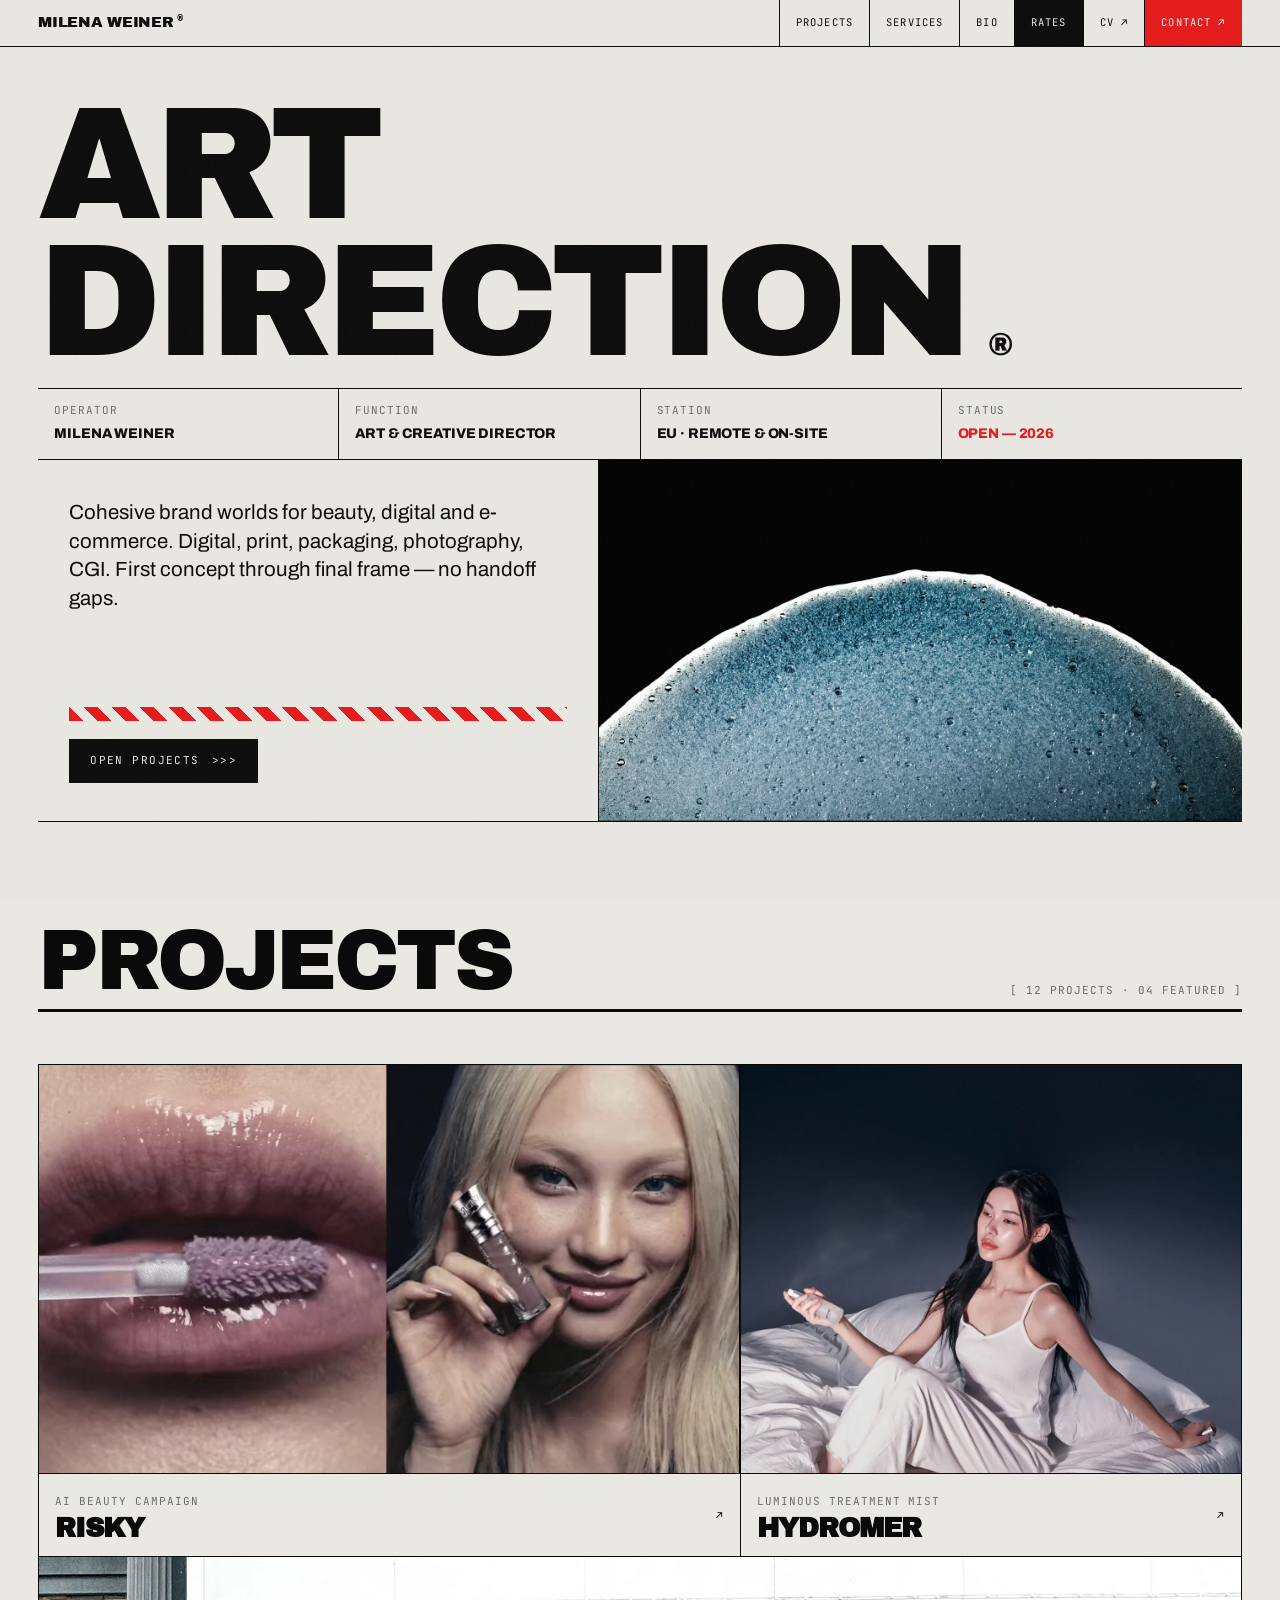
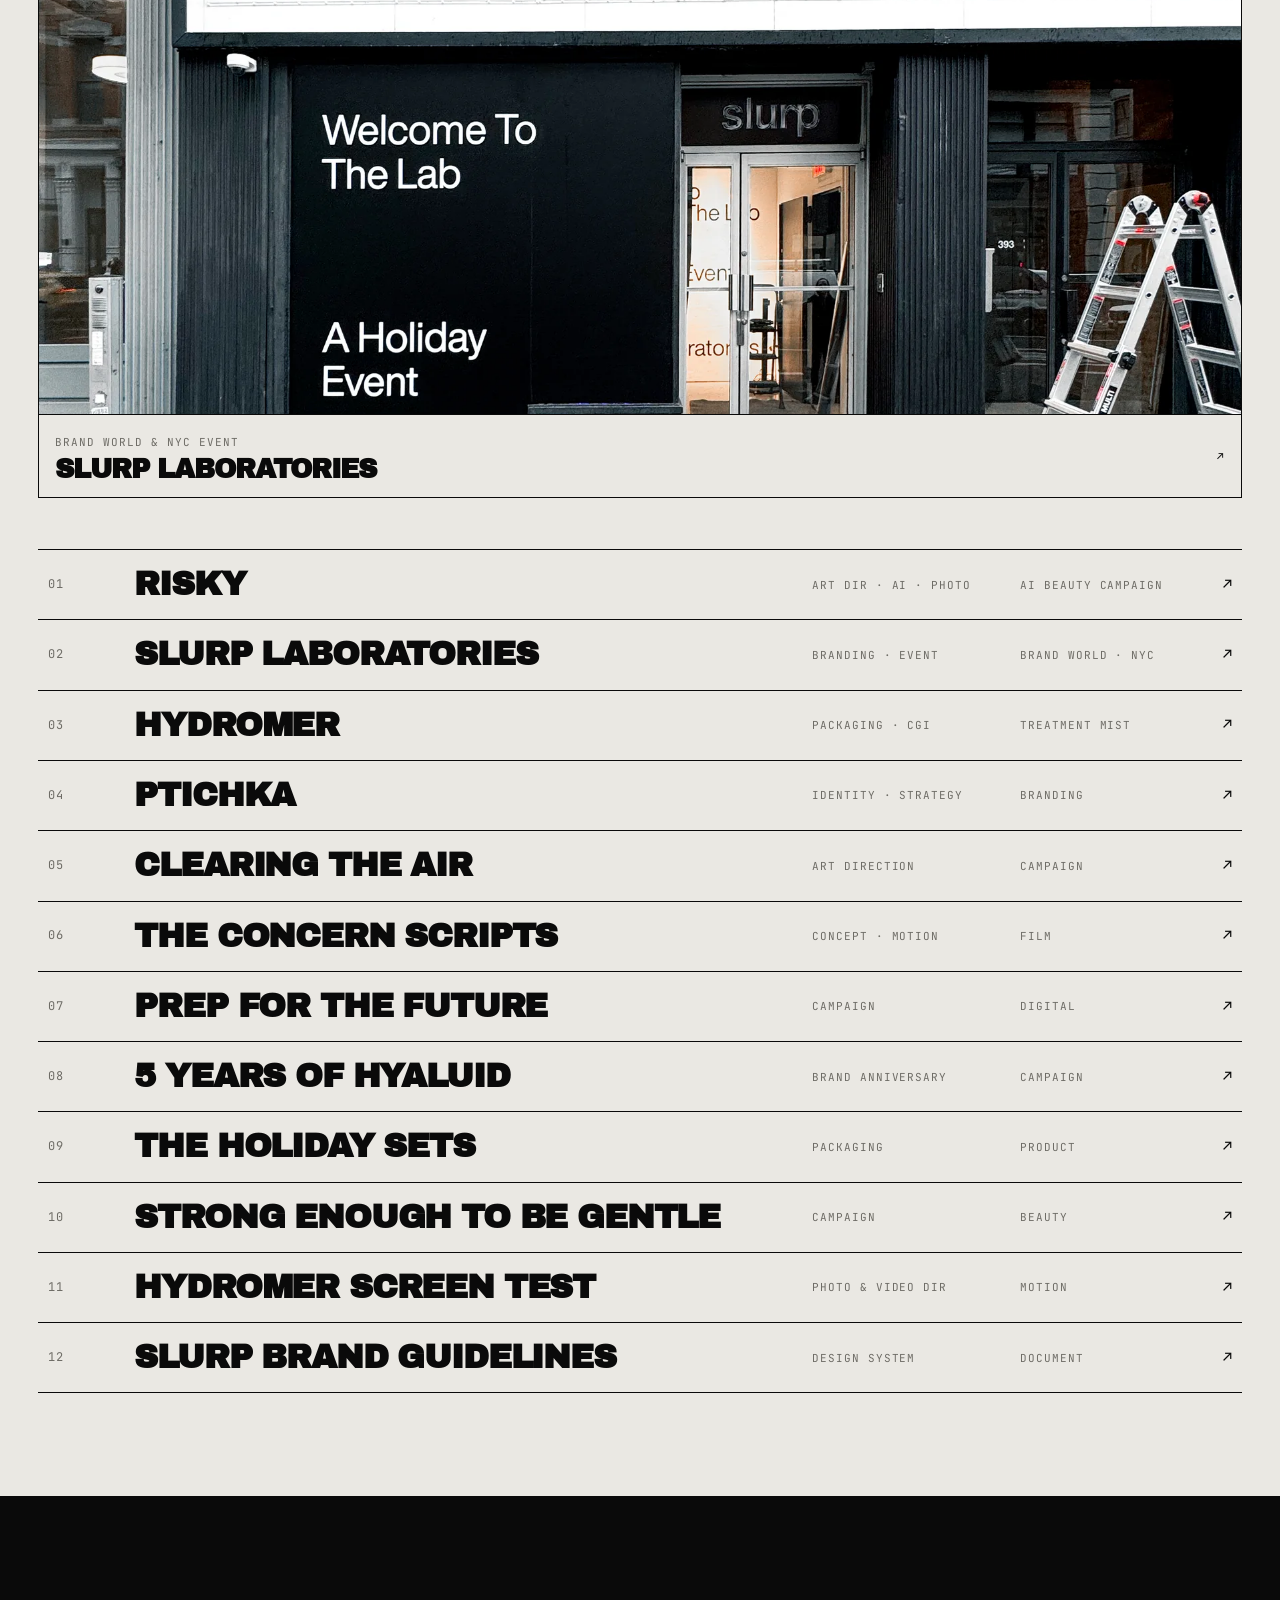
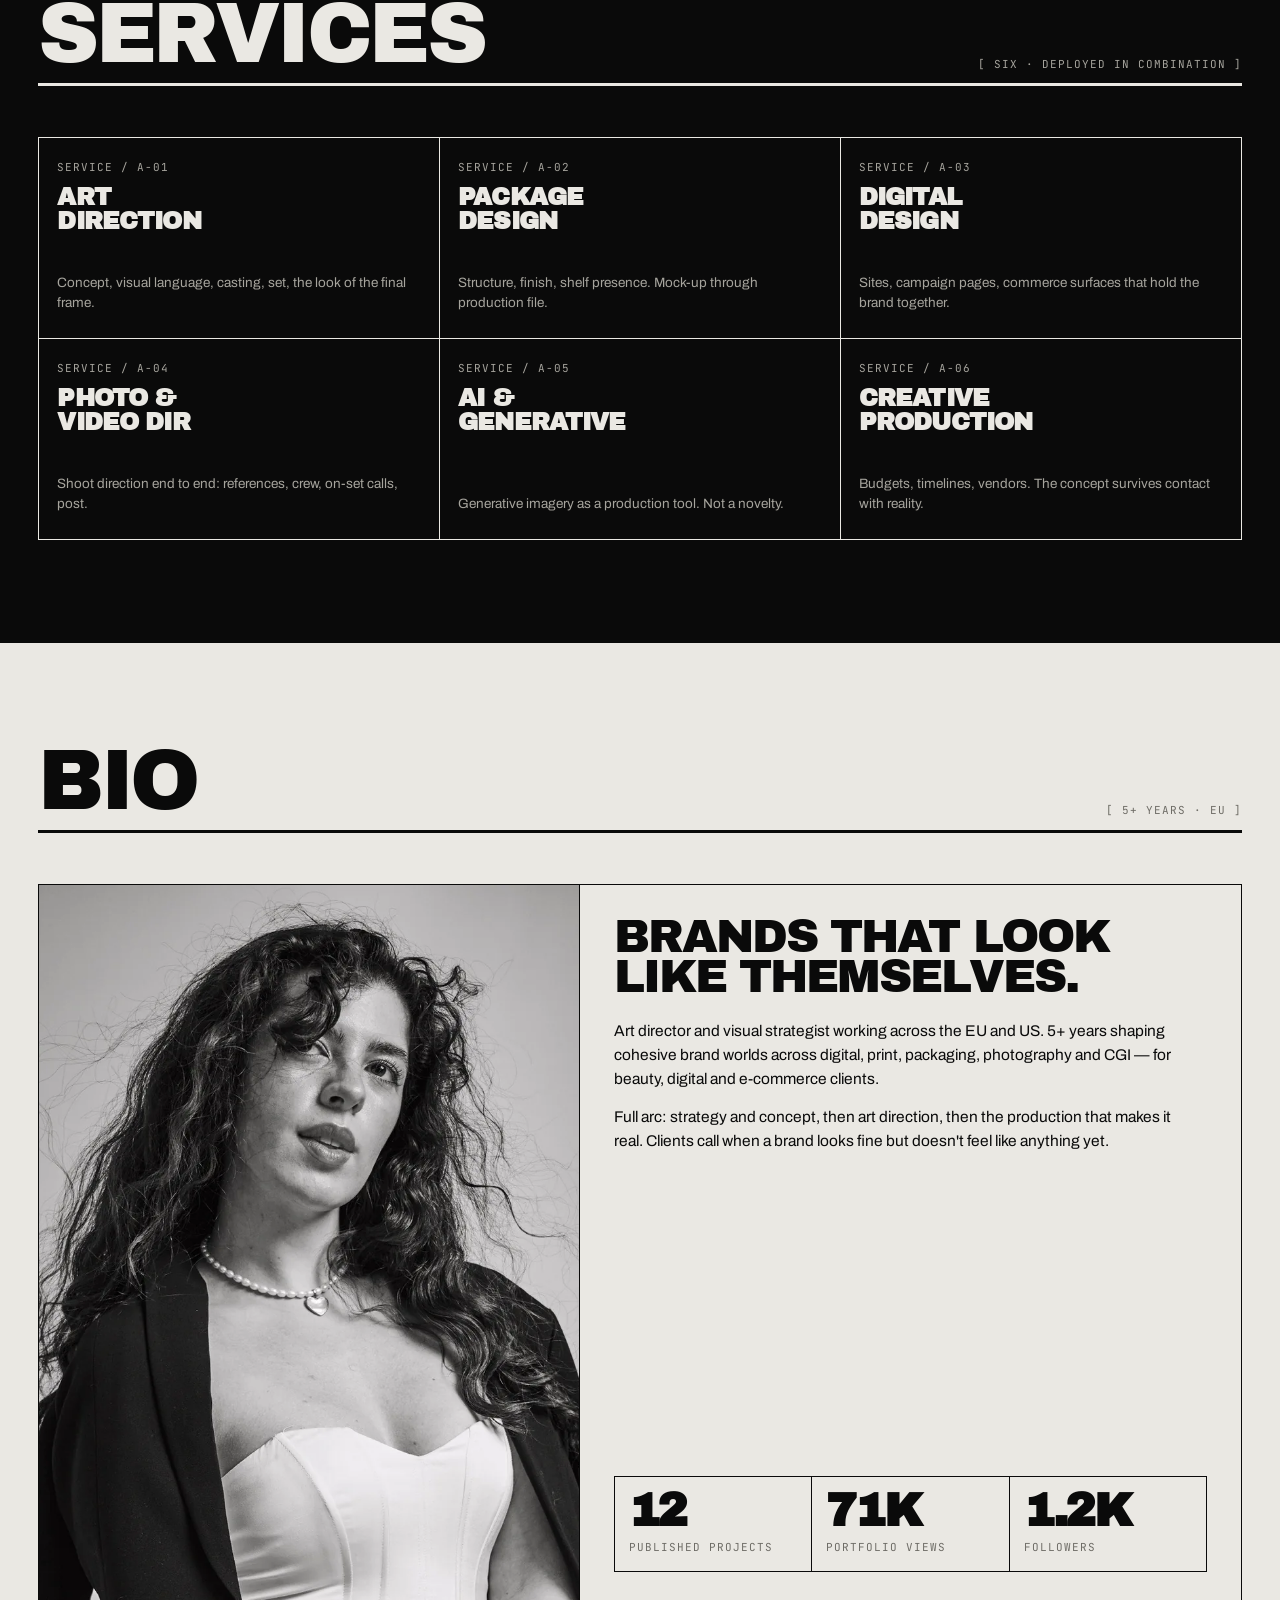
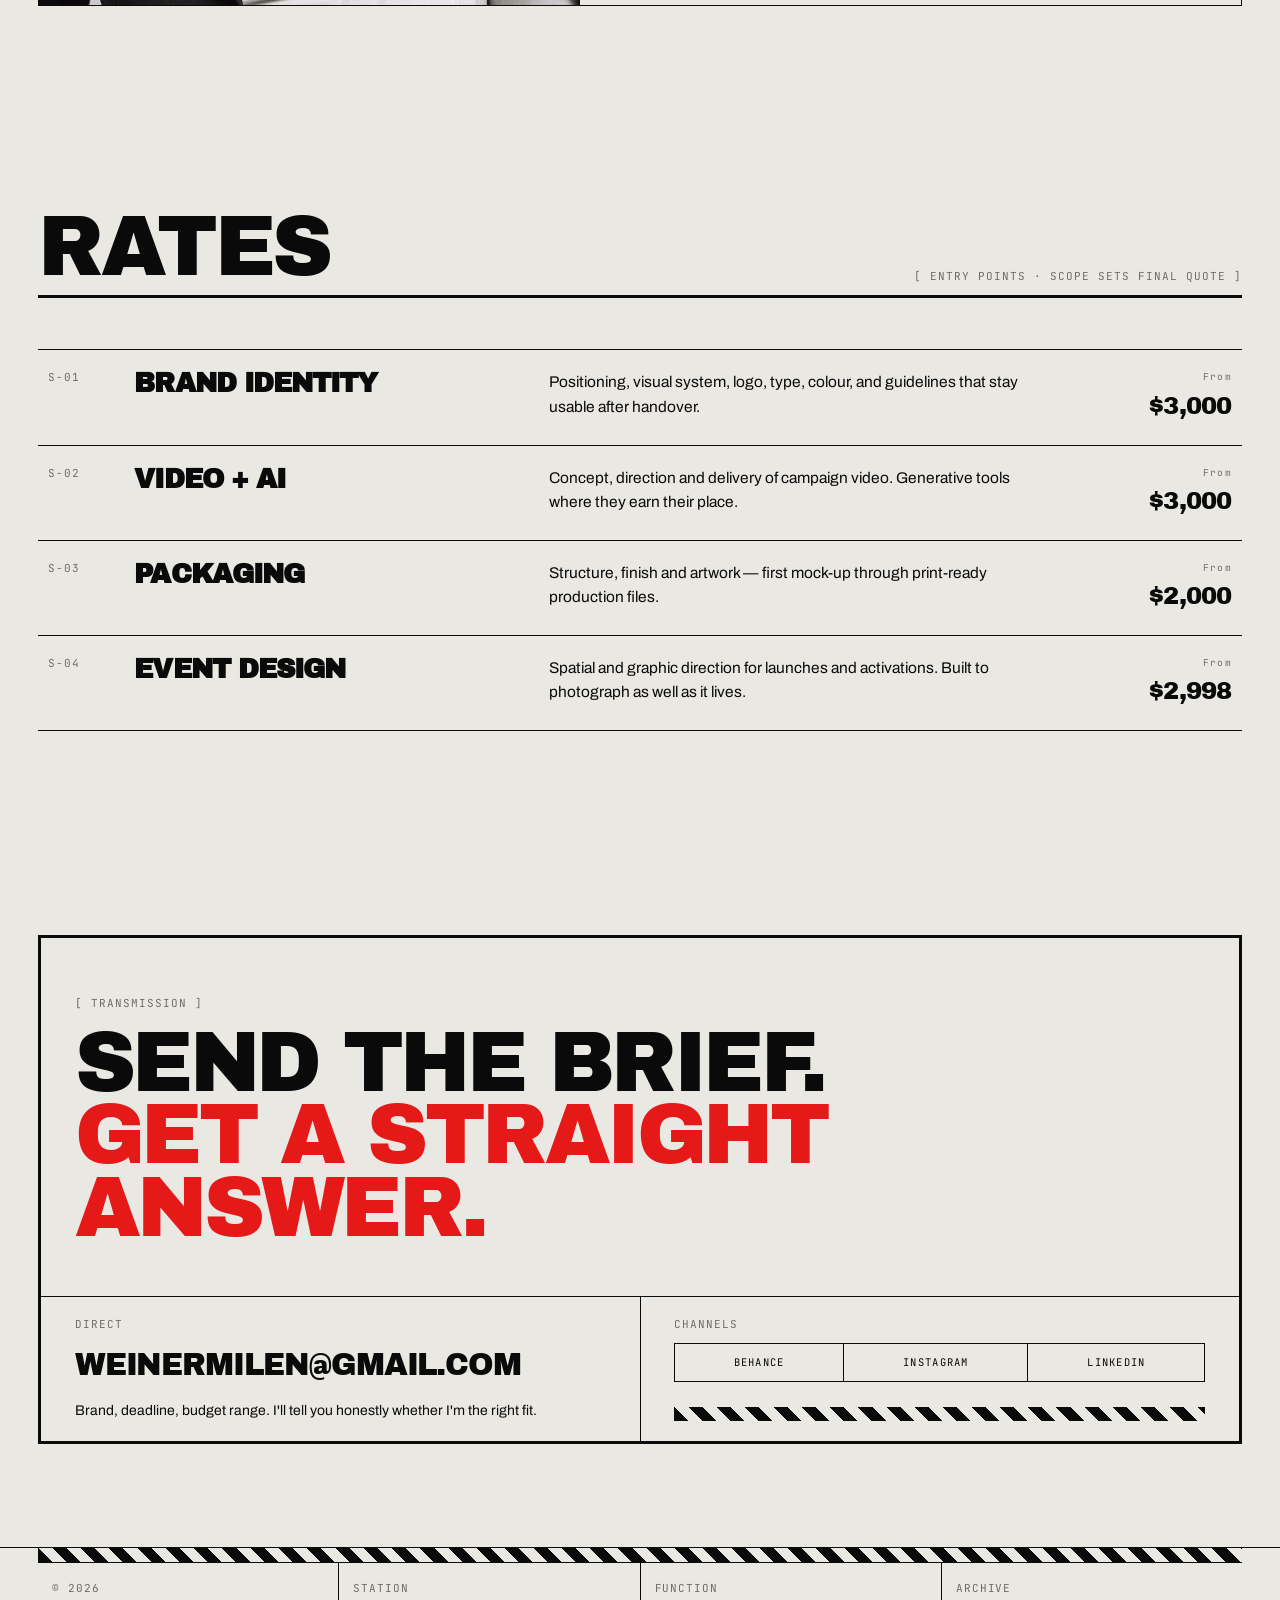
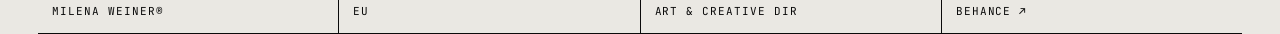
==== index.html @ 96ca558e "Add files via upload" ====
<!doctype html>
<html lang="en">
<head>
<meta charset="utf-8">
<meta name="viewport" content="width=device-width, initial-scale=1">
<title>Milena Weiner — Art &amp; Creative Director</title>
<meta name="description" content="Art director and visual strategist working across the EU and US. Brand worlds for beauty, digital and e-commerce: art direction, packaging, photo, CGI.">
<meta name="author" content="Milena Weiner">
<meta name="theme-color" content="#EAE8E3">
<link rel="canonical" href="https://milenasharifova.github.io/">

<meta property="og:type" content="website">
<meta property="og:url" content="https://milenasharifova.github.io/">
<meta property="og:title" content="Milena Weiner — Art &amp; Creative Director">
<meta property="og:description" content="Art director and visual strategist working across the EU and US. Brand worlds for beauty, digital and e-commerce: art direction, packaging, photo, CGI.">
<meta property="og:locale" content="en_GB">
<meta property="og:image" content="https://milenasharifova.github.io/og-image.jpg">
<meta property="og:image:width" content="1200">
<meta property="og:image:height" content="630">

<meta name="twitter:card" content="summary_large_image">
<meta name="twitter:title" content="Milena Weiner — Art &amp; Creative Director">
<meta name="twitter:description" content="Art director and visual strategist working across the EU and US. Brand worlds for beauty, digital and e-commerce: art direction, packaging, photo, CGI.">
<meta name="twitter:image" content="https://milenasharifova.github.io/og-image.jpg">

<link rel="icon" href="favicon.svg" type="image/svg+xml">
<link rel="preconnect" href="https://fonts.googleapis.com">
<link rel="preconnect" href="https://fonts.gstatic.com" crossorigin>
<link rel="stylesheet" href="https://fonts.googleapis.com/css2?family=Archivo:wght@400;600;800;900&family=Archivo+Black&family=JetBrains+Mono:wght@400;500;700&display=swap">
<link rel="stylesheet" href="styles.css">

<script type="application/ld+json">
{
  "@context": "https://schema.org",
  "@type": "Person",
  "name": "Milena Weiner",
  "jobTitle": "Art & Creative Director",
  "email": "mailto:weinermilen@gmail.com",
  "url": "https://milenasharifova.github.io/",
  "image": "https://milenasharifova.github.io/images/portrait.webp",
  "description": "Art director and visual strategist working across the EU and US, shaping brand worlds across digital, print, packaging, photography and CGI.",
  "knowsAbout": [
    "Art direction",
    "Packaging design",
    "Digital design",
    "Photo and video direction",
    "Generative imagery",
    "Creative production"
  ],
  "sameAs": [
    "https://www.behance.net/MilenaSharee9d",
    "https://www.instagram.com/weiner.va/",
    "https://www.linkedin.com/in/milena-weiner-60384a1a3/"
  ]
}
</script>
</head>
<body>
<div class="noise" aria-hidden="true"></div>

<a class="skip" href="#main">Skip to content</a>

<!-- ============================ TOPBAR ============================ -->
<header class="topbar">
  <div class="topbar-in">
    <a class="mark" href="index.html">Milena Weiner<sup>®</sup></a>
    <nav class="navset" aria-label="Sections">
      <a href="#work">Projects</a>
      <a href="#disciplines">Services</a>
      <a href="#about">Bio</a>
      <a href="#services">Rates</a>
      <a href="https://drive.google.com/file/d/1ZHvVQ1WQq3dRfctxnfuFkj0ukeLolPwN/view?usp=sharing" target="_blank" rel="noopener">CV ↗</a>
      <a class="hot" href="mailto:weinermilen@gmail.com?subject=Project%20enquiry">Contact ↗</a>
    </nav>
    <button class="burger" id="burger" aria-expanded="false">Menu</button>
  </div>
</header>
<div class="menu" id="menu">
  <a href="#work">Projects</a>
  <a href="#disciplines">Services</a>
  <a href="#about">Bio</a>
  <a href="#services">Rates</a>
  <a href="https://drive.google.com/file/d/1ZHvVQ1WQq3dRfctxnfuFkj0ukeLolPwN/view?usp=sharing" target="_blank" rel="noopener">CV</a>
  <a href="mailto:weinermilen@gmail.com?subject=Project%20enquiry">Contact</a>
</div>

<a class="skip" href="#main">Skip to content</a>

<main id="main">


  <div class="hero rail">
    <div class="hero-title">
      <h1 class="macro t-hero rv"><span class="vh">Milena Weiner — </span>
        Art<br>
        <span class="line2">Direction<span class="reg">®</span></span>
      </h1>
    </div>

    <div class="spec rv" data-d="1">
      <div>
        <span class="mono dim">Operator</span>
        <strong>Milena Weiner</strong>
      </div>
      <div>
        <span class="mono dim">Function</span>
        <strong>Art &amp; Creative Director</strong>
      </div>
      <div>
        <span class="mono dim">Station</span>
        <strong>EU · Remote &amp; on-site</strong>
      </div>
      <div>
        <span class="mono dim">Status</span>
        <strong class="red">Open — 2026</strong>
      </div>
    </div>

    <div class="hero-body rv" data-d="1">
      <div class="hero-statement">
        <p class="copy" style="font-size: clamp(17px, 1.6vw, 22px); line-height: 1.4;">
          Cohesive brand worlds for beauty, digital and e-commerce.
          Digital, print, packaging, photography, CGI. First concept
          through final frame — no handoff gaps.
        </p>

        <div>
          <div class="stripes red" style="margin-bottom: 18px;"></div>
          <a class="cta" href="#work">Open projects <span>&gt;&gt;&gt;</span></a>
        </div>
      </div>

      <div class="plate hero-plate shot">
        <img src="images/hero-foam.webp" width="1800" height="858" alt="Macro photograph of a blue mineral foam dome against black" fetchpriority="high" decoding="async">
        <span class="plate-corner">FIG. 00</span>
      </div>
    </div>
  </div>

  <!-- ---------------------- WORK ---------------------- -->
  <section id="work" class="rail">
    <div class="sec-head rv">
      <h2 class="macro t-xl">Projects</h2>
      <span class="mono dim">[ 12 Projects · 04 Featured ]</span>
    </div>

    <div class="features rv">

      <a class="feature w7" href="risky.html">
        <div class="plate">
          <video poster="media/risky-gloss-poster.webp" autoplay muted loop playsinline preload="metadata" aria-label="RISKY campaign loop: lip gloss applied in close-up"><source src="media/risky-gloss.mp4" type="video/mp4"><source src="media/risky-gloss.webm" type="video/webm"></video>
          <span class="plate-corner">FIG. 01</span>
        </div>
        <div class="feature-foot">
          <div>
            <span class="mono dim">AI Beauty Campaign</span>
            <h3>Risky</h3>
          </div>
          <span class="mono">↗</span>
        </div>
      </a>

      <a class="feature w5" href="hydromer.html">
        <div class="plate">
          <img src="images/hydromer-bed.webp" width="1200" height="1500" class="pos-top" alt="Model in white on white bedding spraying Hydromer treatment mist" loading="lazy" decoding="async">
          <span class="plate-corner">FIG. 02</span>
        </div>
        <div class="feature-foot">
          <div>
            <span class="mono dim">Luminous Treatment Mist</span>
            <h3>Hydromer</h3>
          </div>
          <span class="mono">↗</span>
        </div>
      </a>

      <a class="feature w12" href="slurp.html">
        <div class="plate">
          <img src="images/slurp-storefront.webp" width="1800" height="1273" alt="Slurp Laboratories storefront in New York with the Welcome To The Lab holiday window" loading="lazy" decoding="async">
          <span class="plate-corner">FIG. 03</span>
        </div>
        <div class="feature-foot">
          <div>
            <span class="mono dim">Brand world &amp; NYC event</span>
            <h3>Slurp Laboratories</h3>
          </div>
          <span class="mono">↗</span>
        </div>
      </a>

    </div>

    <div class="idx rv">
      <a class="idx-row" href="risky.html">
        <span class="num">01</span>
        <h3>Risky</h3>
        <span class="mono dim disc-col">Art dir · AI · Photo</span>
        <span class="mono dim yr">AI Beauty Campaign</span>
        <span class="go">↗</span>
      </a>
      <a class="idx-row" href="slurp.html">
        <span class="num">02</span>
        <h3>Slurp Laboratories</h3>
        <span class="mono dim disc-col">Branding · Event</span>
        <span class="mono dim yr">Brand world · NYC</span>
        <span class="go">↗</span>
      </a>
      <a class="idx-row" href="hydromer.html">
        <span class="num">03</span>
        <h3>Hydromer</h3>
        <span class="mono dim disc-col">Packaging · CGI</span>
        <span class="mono dim yr">Treatment Mist</span>
        <span class="go">↗</span>
      </a>
      <a class="idx-row" href="https://www.behance.net/gallery/194399441/Branding-Project-Ptichka" target="_blank" rel="noopener">
        <span class="num">04</span>
        <h3>Ptichka</h3>
        <span class="mono dim disc-col">Identity · Strategy</span>
        <span class="mono dim yr">Branding</span>
        <span class="go">↗</span>
      </a>
      <a class="idx-row" href="https://www.behance.net/gallery/243158075/Clearing-The-Air" target="_blank" rel="noopener">
        <span class="num">05</span>
        <h3>Clearing The Air</h3>
        <span class="mono dim disc-col">Art direction</span>
        <span class="mono dim yr">Campaign</span>
        <span class="go">↗</span>
      </a>
      <a class="idx-row" href="https://www.behance.net/gallery/217282407/The-Concern-Scripts" target="_blank" rel="noopener">
        <span class="num">06</span>
        <h3>The Concern Scripts</h3>
        <span class="mono dim disc-col">Concept · Motion</span>
        <span class="mono dim yr">Film</span>
        <span class="go">↗</span>
      </a>
      <a class="idx-row" href="https://www.behance.net/gallery/242629617/Prep-for-the-Future" target="_blank" rel="noopener">
        <span class="num">07</span>
        <h3>Prep for the Future</h3>
        <span class="mono dim disc-col">Campaign</span>
        <span class="mono dim yr">Digital</span>
        <span class="go">↗</span>
      </a>
      <a class="idx-row" href="https://www.behance.net/gallery/232205641/5-Years-of-Hyaluid" target="_blank" rel="noopener">
        <span class="num">08</span>
        <h3>5 Years of Hyaluid</h3>
        <span class="mono dim disc-col">Brand anniversary</span>
        <span class="mono dim yr">Campaign</span>
        <span class="go">↗</span>
      </a>
      <a class="idx-row" href="https://www.behance.net/gallery/217569827/The-Holiday-Sets" target="_blank" rel="noopener">
        <span class="num">09</span>
        <h3>The Holiday Sets</h3>
        <span class="mono dim disc-col">Packaging</span>
        <span class="mono dim yr">Product</span>
        <span class="go">↗</span>
      </a>
      <a class="idx-row" href="https://www.behance.net/gallery/217195129/Strong-enough-to-be-gentle" target="_blank" rel="noopener">
        <span class="num">10</span>
        <h3>Strong Enough To Be Gentle</h3>
        <span class="mono dim disc-col">Campaign</span>
        <span class="mono dim yr">Beauty</span>
        <span class="go">↗</span>
      </a>
      <a class="idx-row" href="https://www.behance.net/gallery/232205591/Hydromer-Screen-Test" target="_blank" rel="noopener">
        <span class="num">11</span>
        <h3>Hydromer Screen Test</h3>
        <span class="mono dim disc-col">Photo &amp; video dir</span>
        <span class="mono dim yr">Motion</span>
        <span class="go">↗</span>
      </a>
      <a class="idx-row" href="https://www.behance.net/gallery/213859829/Slurp-Laboratories-Brand-Guidelines" target="_blank" rel="noopener">
        <span class="num">12</span>
        <h3>Slurp Brand Guidelines</h3>
        <span class="mono dim disc-col">Design system</span>
        <span class="mono dim yr">Document</span>
        <span class="go">↗</span>
      </a>
    </div>
  </section>

  <!-- ---------------------- DISCIPLINES ---------------------- -->
  <section id="disciplines" class="disc-band">
    <div class="rail">
      <div class="sec-head rv">
        <h2 class="macro t-xl">Services</h2>
        <span class="mono dim">[ Six · Deployed In Combination ]</span>
      </div>

      <div class="disc-grid rv">
        <div class="disc">
          <span class="mono dim">Service / A-01</span>
          <h3>Art<br>Direction</h3>
          <p>Concept, visual language, casting, set, the look of the final frame.</p>
        </div>
        <div class="disc">
          <span class="mono dim">Service / A-02</span>
          <h3>Package<br>Design</h3>
          <p>Structure, finish, shelf presence. Mock-up through production file.</p>
        </div>
        <div class="disc">
          <span class="mono dim">Service / A-03</span>
          <h3>Digital<br>Design</h3>
          <p>Sites, campaign pages, commerce surfaces that hold the brand together.</p>
        </div>
        <div class="disc">
          <span class="mono dim">Service / A-04</span>
          <h3>Photo &amp;<br>Video Dir</h3>
          <p>Shoot direction end to end: references, crew, on-set calls, post.</p>
        </div>
        <div class="disc">
          <span class="mono dim">Service / A-05</span>
          <h3>AI &amp;<br>Generative</h3>
          <p>Generative imagery as a production tool. Not a novelty.</p>
        </div>
        <div class="disc">
          <span class="mono dim">Service / A-06</span>
          <h3>Creative<br>Production</h3>
          <p>Budgets, timelines, vendors. The concept survives contact with reality.</p>
        </div>
      </div>
    </div>
  </section>

  <!-- ---------------------- ABOUT ---------------------- -->
  <section id="about" class="rail">
    <div class="sec-head rv">
      <h2 class="macro t-xl">Bio</h2>
      <span class="mono dim">[ 5+ Years · EU ]</span>
    </div>

    <div class="about rv">
      <div class="plate about-plate">
        <img src="images/portrait.webp" width="1100" height="1100" alt="Black-and-white portrait of Milena Weiner" loading="lazy" decoding="async">
        <span class="plate-corner">FIG. 00</span>
      </div>

      <div class="about-text">
        <h3 class="macro t-lg">Brands that look<br>like themselves.</h3>

        <div>
          <p class="copy">
            Art director and visual strategist working across the EU and US. 5+ years shaping cohesive
            brand worlds across digital, print, packaging, photography and CGI — for beauty, digital
            and e-commerce clients.
          </p>
          <p class="copy">
            Full arc: strategy and concept, then art direction, then the production that makes it real.
            Clients call when a brand looks fine but doesn't feel like anything yet.
          </p>
        </div>

        <div class="figs">
          <div><b>12</b><span class="mono dim">Published projects</span></div>
          <div><b>71K</b><span class="mono dim">Portfolio views</span></div>
          <div><b>1.2K</b><span class="mono dim">Followers</span></div>
        </div>
      </div>
    </div>
  </section>

  <!-- ---------------------- SERVICES ---------------------- -->
  <section id="services" class="rail">
    <div class="sec-head rv">
      <h2 class="macro t-xl">Rates</h2>
      <span class="mono dim">[ Entry Points · Scope Sets Final Quote ]</span>
    </div>

    <div class="svc-table rv">
      <div class="svc-row">
        <span class="mono dim">S-01</span>
        <h3>Brand Identity</h3>
        <p class="copy desc">Positioning, visual system, logo, type, colour, and guidelines that stay usable after handover.</p>
        <div class="price"><small>From</small>$3,000</div>
      </div>
      <div class="svc-row">
        <span class="mono dim">S-02</span>
        <h3>Video + AI</h3>
        <p class="copy desc">Concept, direction and delivery of campaign video. Generative tools where they earn their place.</p>
        <div class="price"><small>From</small>$3,000</div>
      </div>
      <div class="svc-row">
        <span class="mono dim">S-03</span>
        <h3>Packaging</h3>
        <p class="copy desc">Structure, finish and artwork — first mock-up through print-ready production files.</p>
        <div class="price"><small>From</small>$2,000</div>
      </div>
      <div class="svc-row">
        <span class="mono dim">S-04</span>
        <h3>Event Design</h3>
        <p class="copy desc">Spatial and graphic direction for launches and activations. Built to photograph as well as it lives.</p>
        <div class="price"><small>From</small>$2,998</div>
      </div>
    </div>
  </section>

  <!-- ---------------------- CONTACT ---------------------- -->
  <section id="contact" class="rail">
    <div class="contact-block rv">
      <div class="contact-top">
        <span class="mono dim">[ Transmission ]</span>
        <h2 class="macro t-xl" style="margin-top: 14px;">Send the brief.<br><em>Get a straight answer.</em></h2>
      </div>

      <div class="contact-grid">
        <div>
          <span class="mono dim">Direct</span>
          <!-- TODO: replace with your real email address -->
          <a class="mailto" href="mailto:weinermilen@gmail.com?subject=Project%20enquiry">weinermilen@gmail.com</a>
          <p class="copy" style="font-size: 14px;">Brand, deadline, budget range. I'll tell you honestly whether I'm the right fit.</p>
        </div>
        <div>
          <span class="mono dim">Channels</span>
          <div class="chan">
            <a href="https://www.behance.net/MilenaSharee9d" target="_blank" rel="noopener">Behance</a>
            <a href="https://www.instagram.com/weiner.va/" target="_blank" rel="noopener">Instagram</a>
            <a href="https://www.linkedin.com/in/milena-weiner-60384a1a3/" target="_blank" rel="noopener">LinkedIn</a>
          </div>
          <div class="stripes" style="margin-top: auto;"></div>
        </div>
      </div>
    </div>
  </section>

</div>

<!-- ============================ CASE: RISKY ============================ -->
</main>

<footer>
  <div class="rail">
    <div class="stripes"></div>
  </div>
  <div class="rail">
    <div class="foot-grid">
      <div><span class="mono dim">© 2026</span><br><span class="mono">Milena Weiner®</span></div>
      <div><span class="mono dim">Station</span><br><span class="mono">EU</span></div>
      <div><span class="mono dim">Function</span><br><span class="mono">Art &amp; Creative Dir</span></div>
      <div><span class="mono dim">Archive</span><br><a class="mono" href="https://www.behance.net/MilenaSharee9d" target="_blank" rel="noopener">Behance ↗</a></div>
    </div>
  </div>
</footer>
<script src="script.js" defer></script>
</body>
</html>
---- styles.css ----
/* ==========================================================================
   WEINER — INDUSTRIAL BRUTALIST BUILD
   Archetype: SWISS INDUSTRIAL PRINT (light substrate)
   Substrate: unbleached documentation paper. Ink: carbon. Accent: hazard red.
   No radii. No gradients. No soft shadows. Grid lines are structural.
   ========================================================================== */

:root {
  --paper:   #EAE8E3;
  --paper-2: #F4F4F0;
  --ink:     #0A0A0A;
  --ink-2:   #161614;
  --grey:    #6E6C66;
  --grey-2:  #A6A49D;
  --red:     #E61919;

  --sans: "Archivo", "Helvetica Neue", sans-serif;
  --black: "Archivo Black", "Archivo", "Helvetica Neue", sans-serif;
  --mono: "JetBrains Mono", ui-monospace, "Courier New", monospace;

  --gut: clamp(14px, 3vw, 40px);
  --rail: 1720px;

  --t-hero: clamp(3.2rem, 12.4vw, 12.5rem);
  --t-xl:   clamp(2.4rem, 6.6vw, 6rem);
  --t-lg:   clamp(1.7rem, 3.6vw, 3.2rem);
  --t-md:   clamp(1.25rem, 2.1vw, 1.9rem);
}

* { box-sizing: border-box; border-radius: 0 !important; }

html { scroll-behavior: smooth; }

body {
  margin: 0;
  background: var(--paper);
  color: var(--ink);
  font-family: var(--sans);
  font-weight: 400;
  font-size: 16px;
  line-height: 1.45;
  -webkit-font-smoothing: antialiased;
  overflow-x: hidden;
}

/* mechanical noise — fixed, never on scrolling content */
.noise {
  position: fixed;
  inset: 0;
  z-index: 90;
  pointer-events: none;
  opacity: 0.055;
  background-image: url("data:image/svg+xml;utf8,<svg xmlns='http://www.w3.org/2000/svg' width='160' height='160'><filter id='n'><feTurbulence type='fractalNoise' baseFrequency='0.9' numOctaves='4'/></filter><rect width='160' height='160' filter='url(%23n)'/></svg>");
}

a { color: inherit; text-decoration: none; }

:focus-visible { outline: 3px solid var(--red); outline-offset: 2px; }

::selection { background: var(--red); color: var(--paper-2); }

/* ==========================================================================
   TYPE
   ========================================================================== */

.mono {
  font-family: var(--mono);
  font-weight: 400;
  font-size: 11px;
  letter-spacing: 0.09em;
  text-transform: uppercase;
  line-height: 1.3;
}

.mono-sm { font-size: 10px; letter-spacing: 0.11em; }
.dim { color: var(--grey); }
.red { color: var(--red); }

.macro {
  font-family: var(--black);
  font-weight: 400;
  text-transform: uppercase;
  letter-spacing: -0.042em;
  line-height: 0.86;
  margin: 0;
}

.t-hero { font-size: var(--t-hero); }
.t-xl   { font-size: var(--t-xl); }
.t-lg   { font-size: var(--t-lg); }
.t-md   { font-size: var(--t-md); letter-spacing: -0.03em; }

p { margin: 0; }
.copy { max-width: 62ch; font-size: 15.5px; line-height: 1.55; }
.copy + .copy { margin-top: 14px; }

/* ==========================================================================
   STRUCTURE
   ========================================================================== */

.rail { max-width: var(--rail); margin: 0 auto; padding-inline: var(--gut); }

.rule { height: 1px; background: var(--ink); border: 0; margin: 0; }
.rule-thick { height: 3px; background: var(--ink); border: 0; margin: 0; }
.rule-red { height: 3px; background: var(--red); border: 0; margin: 0; }

.stripes {
  height: 14px;
  background: repeating-linear-gradient(
    45deg,
    var(--ink) 0 10px,
    var(--paper) 10px 20px
  );
}

.stripes.red {
  background: repeating-linear-gradient(
    45deg,
    var(--red) 0 10px,
    var(--paper) 10px 20px
  );
}

section { padding-block: clamp(56px, 8vw, 128px); }

.sec-head {
  display: grid;
  grid-template-columns: 1fr auto;
  gap: 14px 24px;
  align-items: end;
  padding-bottom: 12px;
  border-bottom: 3px solid var(--ink);
  margin-bottom: clamp(28px, 4vw, 56px);
}

/* razor grid — 1px dividers from gap + parent bg */
.hairgrid { display: grid; gap: 1px; background: var(--ink); border: 1px solid var(--ink); }
.hairgrid > * { background: var(--paper); }

/* ==========================================================================
   HEADER
   ========================================================================== */

.topbar {
  position: fixed;
  top: 0; left: 0; right: 0;
  z-index: 80;
  background: var(--paper);
  border-bottom: 1px solid var(--ink);
}

.topbar-in {
  max-width: var(--rail);
  margin: 0 auto;
  padding: 0 var(--gut);
  height: 46px;
  display: flex;
  align-items: center;
  justify-content: space-between;
  gap: 18px;
}

.mark {
  font-family: var(--black);
  font-size: 15px;
  letter-spacing: -0.02em;
  text-transform: uppercase;
  white-space: nowrap;
}

.mark sup { font-size: 8px; vertical-align: super; margin-left: 3px; }

.navset { display: flex; align-items: stretch; gap: 0; height: 46px; }

.navset a {
  display: flex;
  align-items: center;
  padding: 0 16px;
  border-left: 1px solid var(--ink);
  font-family: var(--mono);
  font-size: 10.5px;
  letter-spacing: 0.11em;
  text-transform: uppercase;
  transition: background 90ms linear, color 90ms linear;
}

.navset a:hover { background: var(--ink); color: var(--paper); }
.navset a.hot { background: var(--red); color: var(--paper-2); border-left-color: var(--ink); }
.navset a.hot:hover { background: var(--ink); }

.burger {
  display: none;
  height: 46px;
  padding: 0 14px;
  border: 0;
  border-left: 1px solid var(--ink);
  background: var(--ink);
  color: var(--paper);
  font-family: var(--mono);
  font-size: 10.5px;
  letter-spacing: 0.11em;
  text-transform: uppercase;
  cursor: pointer;
}

.menu {
  position: fixed;
  inset: 46px 0 0;
  z-index: 79;
  background: var(--paper);
  display: none;
  flex-direction: column;
  border-top: 1px solid var(--ink);
}

body.open .menu { display: flex; }

.menu a {
  flex: 1;
  display: flex;
  align-items: center;
  padding: 0 var(--gut);
  border-bottom: 1px solid var(--ink);
  font-family: var(--black);
  font-size: clamp(1.6rem, 8vw, 3rem);
  text-transform: uppercase;
  letter-spacing: -0.04em;
}

.menu a:active { background: var(--red); color: var(--paper-2); }

/* ==========================================================================
   PLATES (image slots — replace with real work)
   ========================================================================== */

.plate {
  position: relative;
  background: #C9C7C1;
  border: 1px solid var(--ink);
  overflow: hidden;
}

/* halftone dot matrix */
.plate::before {
  content: "";
  position: absolute;
  inset: 0;
  background-image: radial-gradient(var(--ink) 1.1px, transparent 1.2px);
  background-size: 7px 7px;
  opacity: 0.34;
  mix-blend-mode: multiply;
}

.plate.dense::before { background-size: 4px 4px; opacity: 0.5; }
.plate.sparse::before { background-size: 11px 11px; opacity: 0.24; }
.plate.dark { background: #4A4844; }
.plate.dark::before { opacity: 0.42; }
.plate.dark .plate-id { background: var(--ink); color: var(--paper-2); border-color: var(--paper-2); }

/* print placeholder cross */
.plate::after {
  content: "";
  position: absolute;
  inset: 0;
  background:
    linear-gradient(to bottom right, transparent calc(50% - 0.5px), rgba(10,10,10,0.28) 50%, transparent calc(50% + 0.5px)),
    linear-gradient(to bottom left,  transparent calc(50% - 0.5px), rgba(10,10,10,0.28) 50%, transparent calc(50% + 0.5px));
}

.plate-id {
  position: absolute;
  left: 0; bottom: 0;
  z-index: 2;
  margin: 8px;
  padding: 4px 8px;
  background: var(--paper);
  border: 1px solid var(--ink);
  font-family: var(--mono);
  font-size: 9.5px;
  letter-spacing: 0.11em;
  text-transform: uppercase;
}

.plate-corner {
  position: absolute;
  top: 0; right: 0;
  z-index: 2;
  padding: 4px 8px;
  background: var(--red);
  color: var(--paper-2);
  font-family: var(--mono);
  font-size: 9.5px;
  letter-spacing: 0.11em;
}

/* FIG. tags hidden by request. The markup stays in place — delete this rule
   to bring the red plate numbers back. */
.plate-corner { display: none; }

/* --------------------------------------------------------------------------
   DROPPING IN A REAL IMAGE

   Put an <img> inside any .plate and the placeholder switches itself off —
   halftone, crop cross and the grey caption all disappear:

     <div class="plate">
       <img src="images/risky-01.jpg" alt="RISKY campaign key visual">
       <span class="plate-corner">FIG. 01</span>
     </div>

   Keep the red FIG. tag if you like it; it stays on top of the photo.
   On older browsers without :has(), add class "shot" to the plate as well.
   -------------------------------------------------------------------------- */

.plate img {
  position: absolute;
  inset: 0;
  z-index: 1;
  width: 100%;
  height: 100%;
  object-fit: cover;
  display: block;
}

.plate.shot { background: var(--ink); }


/* portrait frames dropped into landscape slots: hold the top of the shot */
.plate img.pos-top { object-position: center top; }
.plate.shot::before,
.plate.shot::after,
.plate.shot .plate-id { display: none; }

@supports selector(:has(img)) {
  .plate:has(img) { background: var(--ink); }
  .plate:has(img)::before,
  .plate:has(img)::after,
  .plate:has(img) .plate-id { display: none; }
}

/* ==========================================================================
   HERO
   ========================================================================== */

.hero { padding-top: 46px; }

.hero-title {
  padding-top: clamp(24px, 4vw, 56px);
  padding-bottom: clamp(10px, 1.4vw, 20px);
}

.hero-title h1 { font-size: var(--t-hero); }

.hero-title .line2 { display: flex; align-items: baseline; gap: 0.14em; flex-wrap: wrap; }
.hero-title .reg { font-family: var(--sans); font-weight: 900; font-size: 0.2em; letter-spacing: 0.02em; }

.spec {
  display: grid;
  grid-template-columns: repeat(4, 1fr);
  gap: 1px;
  background: var(--ink);
  border-block: 1px solid var(--ink);
}

.spec > div { background: var(--paper); padding: 14px 16px; display: flex; flex-direction: column; gap: 7px; }
.spec strong { font-family: var(--sans); font-weight: 800; font-size: 14px; letter-spacing: -0.01em; text-transform: uppercase; }

.hero-body {
  display: grid;
  grid-template-columns: minmax(0, 1fr) minmax(0, 1.15fr);
  gap: 1px;
  background: var(--ink);
  border-bottom: 1px solid var(--ink);
}

.hero-body > * { background: var(--paper); }

.hero-statement { padding: clamp(22px, 3vw, 44px) clamp(18px, 2.4vw, 34px); display: flex; flex-direction: column; gap: 22px; justify-content: space-between; }

.hero-plate { aspect-ratio: 16 / 9; border: 0; }

.cta {
  display: inline-flex;
  align-items: center;
  gap: 12px;
  align-self: flex-start;
  background: var(--ink);
  color: var(--paper);
  padding: 13px 20px;
  font-family: var(--mono);
  font-size: 11px;
  letter-spacing: 0.13em;
  text-transform: uppercase;
  border: 1px solid var(--ink);
  transition: background 90ms linear, color 90ms linear;
}

.cta:hover { background: var(--red); border-color: var(--red); color: var(--paper-2); }

.cta.inv { background: var(--paper); color: var(--ink); }
.cta.inv:hover { background: var(--ink); color: var(--paper); }

/* ==========================================================================
   WORK INDEX
   ========================================================================== */

.idx { border-top: 1px solid var(--ink); }

.idx-row {
  display: grid;
  grid-template-columns: 68px minmax(0, 1fr) 190px 150px 44px;
  align-items: center;
  gap: 18px;
  padding: 18px 10px;
  border-bottom: 1px solid var(--ink);
  transition: background 90ms linear, color 90ms linear;
}

.idx-row h3 { margin: 0; font-family: var(--black); font-size: clamp(1.15rem, 2.6vw, 2.1rem); text-transform: uppercase; letter-spacing: -0.035em; line-height: 1; }
.idx-row .num { font-family: var(--mono); font-size: 12px; letter-spacing: 0.08em; color: var(--grey); }
.idx-row .go { text-align: right; font-family: var(--mono); font-size: 15px; }

.idx-row:hover { background: var(--ink); color: var(--paper); }
.idx-row:hover .num, .idx-row:hover .dim { color: var(--grey-2); }
.idx-row:hover .go { color: var(--red); }

/* feature plates */
.features {
  display: grid;
  grid-template-columns: repeat(12, 1fr);
  gap: 1px;
  background: var(--ink);
  border: 1px solid var(--ink);
  margin-bottom: clamp(28px, 4vw, 54px);
}

.feature { background: var(--paper); display: flex; flex-direction: column; }
.feature.w7 { grid-column: span 7; }
.feature.w5 { grid-column: span 5; }
.feature.w12 { grid-column: span 12; }

.feature .plate { border: 0; border-bottom: 1px solid var(--ink); }
/* paired row: plates stretch to a shared height so the captions align */
.feature.w7 .plate,
.feature.w5 .plate { flex: 1 1 auto; min-height: clamp(260px, 32vw, 480px); }
.feature.w12 .plate { aspect-ratio: 21 / 8; }

.feature-foot {
  padding: 14px 16px;
  display: grid;
  grid-template-columns: 1fr auto;
  gap: 10px 16px;
  align-items: center;
  transition: background 90ms linear, color 90ms linear;
}

.feature:hover .feature-foot { background: var(--red); color: var(--paper-2); }
.feature:hover .feature-foot .dim { color: var(--paper-2); }

.feature-foot h3 { margin: 4px 0 0; font-family: var(--black); font-size: var(--t-md); text-transform: uppercase; letter-spacing: -0.035em; line-height: 1; }

/* ==========================================================================
   DISCIPLINES
   ========================================================================== */

.disc-band { background: var(--ink); color: var(--paper); }
.disc-band .sec-head { border-bottom-color: var(--paper); }
.disc-band .dim { color: var(--grey-2); }

.disc-grid { display: grid; grid-template-columns: repeat(3, 1fr); gap: 1px; background: var(--paper); border: 1px solid var(--paper); }

.disc {
  background: var(--ink);
  padding: 22px 18px 26px;
  display: flex;
  flex-direction: column;
  gap: 12px;
  min-height: 200px;
  transition: background 90ms linear, color 90ms linear;
}

.disc:hover { background: var(--red); }
.disc:hover .dim { color: var(--paper-2); }

.disc h3 { margin: 0; font-family: var(--black); font-size: clamp(1.1rem, 1.9vw, 1.6rem); text-transform: uppercase; letter-spacing: -0.035em; line-height: 0.95; }
.disc p { font-size: 13.5px; line-height: 1.45; color: var(--grey-2); margin-top: auto; }

/* ==========================================================================
   ABOUT
   ========================================================================== */

.about {
  display: grid;
  grid-template-columns: minmax(0, 0.9fr) minmax(0, 1.1fr);
  gap: 1px;
  background: var(--ink);
  border: 1px solid var(--ink);
}

.about > * { background: var(--paper); }
.about-plate { aspect-ratio: 3 / 4; border: 0; }
.about-text { padding: clamp(20px, 2.6vw, 40px); display: flex; flex-direction: column; gap: 22px; }

.figs { display: grid; grid-template-columns: repeat(3, 1fr); gap: 1px; background: var(--ink); border: 1px solid var(--ink); margin-top: auto; }
.figs > div { background: var(--paper); padding: 14px 14px 16px; }
.figs b { display: block; font-family: var(--black); font-size: clamp(1.9rem, 3.6vw, 3.1rem); letter-spacing: -0.05em; line-height: 0.9; font-variant-numeric: tabular-nums; }
.figs span { display: block; margin-top: 8px; }

/* ==========================================================================
   SERVICES
   ========================================================================== */

.svc-table { border-top: 1px solid var(--ink); }

.svc-row {
  display: grid;
  grid-template-columns: 68px minmax(0, 1.1fr) minmax(0, 1.4fr) 160px;
  gap: 18px;
  align-items: start;
  padding: 20px 10px;
  border-bottom: 1px solid var(--ink);
  transition: background 90ms linear;
}

.svc-row:hover { background: var(--paper-2); }
.svc-row h3 { margin: 0; font-family: var(--black); font-size: var(--t-md); text-transform: uppercase; letter-spacing: -0.035em; line-height: 1; }
.svc-row .price { text-align: right; font-family: var(--black); font-size: clamp(1.1rem, 1.9vw, 1.6rem); letter-spacing: -0.03em; font-variant-numeric: tabular-nums; }
.svc-row .price small { display: block; font-family: var(--mono); font-weight: 400; font-size: 9.5px; letter-spacing: 0.11em; color: var(--grey); margin-bottom: 5px; }

/* ==========================================================================
   CONTACT + FOOTER
   ========================================================================== */

.contact-block { border: 3px solid var(--ink); }

.contact-top { padding: clamp(24px, 4vw, 56px) clamp(18px, 2.6vw, 40px); border-bottom: 1px solid var(--ink); }
.contact-top h2 { font-size: var(--t-xl); }
.contact-top h2 em { font-style: normal; color: var(--red); }

.contact-grid { display: grid; grid-template-columns: repeat(2, 1fr); gap: 1px; background: var(--ink); }
.contact-grid > * { background: var(--paper); padding: 20px clamp(18px, 2.6vw, 40px); display: flex; flex-direction: column; gap: 12px; }

.chan { display: flex; flex-wrap: wrap; gap: 1px; background: var(--ink); border: 1px solid var(--ink); }
.chan a {
  flex: 1 1 auto;
  background: var(--paper);
  padding: 11px 14px;
  font-family: var(--mono);
  font-size: 10.5px;
  letter-spacing: 0.12em;
  text-transform: uppercase;
  text-align: center;
  transition: background 90ms linear, color 90ms linear;
}
.chan a:hover { background: var(--ink); color: var(--paper); }

.mailto { font-family: var(--black); font-size: clamp(1.05rem, 2.4vw, 2rem); letter-spacing: -0.035em; text-transform: uppercase; word-break: break-word; }
.mailto:hover { color: var(--red); }

footer { border-top: 1px solid var(--ink); }

.foot-grid {
  display: grid;
  grid-template-columns: repeat(4, 1fr);
  gap: 1px;
  background: var(--ink);
  border-block: 1px solid var(--ink);
}

.foot-grid > div { background: var(--paper); padding: 12px 14px; }

/* ==========================================================================
   CASE PAGES
   ========================================================================== */

.case-top { padding-top: calc(46px + clamp(20px, 3vw, 44px)); }

.case-title { padding-block: clamp(14px, 2vw, 28px) clamp(10px, 1.4vw, 18px); }
.case-title h1 { font-size: var(--t-xl); }

.case-plate-lead { aspect-ratio: 21 / 9; }

.case-split {
  display: grid;
  grid-template-columns: 200px minmax(0, 1fr);
  gap: 1px;
  background: var(--ink);
  border: 1px solid var(--ink);
  margin-block: clamp(24px, 3.4vw, 48px);
}

.case-split > * { background: var(--paper); padding: 20px 18px; }
.case-split h2 { margin: 0; font-family: var(--black); font-size: var(--t-md); text-transform: uppercase; letter-spacing: -0.035em; }

.pair { display: grid; grid-template-columns: repeat(2, 1fr); gap: 1px; background: var(--ink); border: 1px solid var(--ink); margin-block: clamp(20px, 2.6vw, 36px); }
.pair .plate { border: 0; aspect-ratio: 4 / 5; }

.draft {
  margin-top: 18px;
  padding: 12px 14px;
  border: 1px dashed var(--ink);
  background: var(--paper-2);
  display: grid;
  grid-template-columns: auto 1fr;
  gap: 12px;
  align-items: start;
  font-size: 13.5px;
  max-width: 62ch;
}

.draft .flag { background: var(--red); color: var(--paper-2); padding: 3px 7px; font-family: var(--mono); font-size: 9.5px; letter-spacing: 0.11em; }

.nextbar {
  display: grid;
  grid-template-columns: 1fr auto;
  gap: 16px;
  align-items: center;
  padding: 22px 12px;
  border-top: 3px solid var(--ink);
  margin-top: clamp(28px, 4vw, 56px);
}

.nextbar h3 { margin: 4px 0 0; font-family: var(--black); font-size: var(--t-lg); text-transform: uppercase; letter-spacing: -0.04em; line-height: 1; }

.back {
  display: inline-flex;
  gap: 10px;
  font-family: var(--mono);
  font-size: 10.5px;
  letter-spacing: 0.12em;
  text-transform: uppercase;
  padding: 7px 10px;
  border: 1px solid var(--ink);
  transition: background 90ms linear, color 90ms linear;
}

.back:hover { background: var(--ink); color: var(--paper); }

/* ==========================================================================
   REVEAL — mechanical wipe, no easing softness
   ========================================================================== */

.rv { opacity: 0; transform: translateY(18px); transition: opacity 260ms linear, transform 260ms cubic-bezier(0.2, 0, 0, 1); }
.rv.in { opacity: 1; transform: none; }
.rv[data-d="1"] { transition-delay: 60ms; }
.rv[data-d="2"] { transition-delay: 120ms; }

[hidden] { display: none !important; }

/* ==========================================================================
   RESPONSIVE
   ========================================================================== */

@media (max-width: 1100px) {
  .spec { grid-template-columns: repeat(2, 1fr); }
  .disc-grid { grid-template-columns: repeat(2, 1fr); }
  .idx-row { grid-template-columns: 48px minmax(0,1fr) 150px 34px; }
  .idx-row .yr { display: none; }
  .feature.w7, .feature.w5 { grid-column: span 12; }
}

@media (max-width: 860px) {
  .navset { display: none; }
  .burger { display: block; }
  .hero-body { grid-template-columns: 1fr; }
  /* the hero photograph is a wide dome — a 4:3 crop eats it */
  .hero-plate { aspect-ratio: 16 / 9; }
  .about { grid-template-columns: 1fr; }
  .about-plate { aspect-ratio: 4 / 3; }
  .case-split { grid-template-columns: 1fr; }
  .contact-grid { grid-template-columns: 1fr; }
  .foot-grid { grid-template-columns: repeat(2, 1fr); }
  .svc-row { grid-template-columns: 44px minmax(0,1fr) 120px; }
  .svc-row .desc { grid-column: 2 / -1; }
}

@media (max-width: 560px) {
  .spec { grid-template-columns: 1fr; }
  .disc-grid { grid-template-columns: 1fr; }
  .idx-row { grid-template-columns: 40px minmax(0,1fr) 28px; gap: 12px; }
  .idx-row .disc-col { display: none; }
  .figs { grid-template-columns: 1fr; }
  .pair { grid-template-columns: 1fr; }
  .nextbar { grid-template-columns: 1fr; }
}

@media (prefers-reduced-motion: reduce) {
  html { scroll-behavior: auto; }
  * { transition-duration: 1ms !important; }
  .rv { opacity: 1; transform: none; }
}

/* ==========================================================================
   SKIP LINK
   ========================================================================== */

.skip {
  position: absolute;
  left: -9999px;
  top: 0;
  z-index: 100;
  background: var(--ink);
  color: var(--paper);
  padding: 12px 18px;
  font-family: var(--mono);
  font-size: 11px;
  letter-spacing: 0.13em;
  text-transform: uppercase;
}

.skip:focus { left: 0; }

.navset a[aria-current="page"] { background: var(--ink); color: var(--paper); }

/* ==========================================================================
   PRINT — recruiters print portfolios. Give them a clean sheet.
   ========================================================================== */

@media print {
  @page { margin: 14mm; }

  .noise,
  .topbar,
  .menu,
  .burger,
  .stripes,
  .skip { display: none !important; }

  body { background: #FFFFFF; color: #000000; font-size: 10.5pt; }

  .hero { padding-top: 0; }

  [data-v] { display: block !important; }

  section { padding-block: 18pt; break-inside: avoid; }

  .plate { min-height: 0 !important; aspect-ratio: 16 / 9 !important; }

  .disc-band { background: #FFFFFF; color: #000000; border: 1px solid #000000; }
  .disc-band .dim, .disc p { color: #333333; }
  .disc-grid { background: #000000; border-color: #000000; }
  .disc { background: #FFFFFF; min-height: 0; }

  .features, .idx, .svc-table, .contact-block { break-inside: avoid; }

  a { text-decoration: none; color: #000000; }
}


/* ==========================================================================
   VIDEO LOOPS — same behaviour as a photograph inside a plate
   ========================================================================== */

.plate video {
  position: absolute;
  inset: 0;
  z-index: 1;
  width: 100%;
  height: 100%;
  object-fit: cover;
  display: block;
}

.plate:has(video) { background: var(--ink); }
.plate:has(video)::before,
.plate:has(video)::after,
.plate:has(video) .plate-id { display: none; }

/* When motion is not wanted, script.js stops the loop and exposes the native
   controls; the poster frame stays on screen and the visitor can start it. */
@media (prefers-reduced-motion: reduce) {
  .plate video::-webkit-media-controls-panel { opacity: 1; }
}

/* visually hidden — read by screen readers and search engines, not shown */
.vh {
  position: absolute !important;
  width: 1px; height: 1px;
  margin: -1px; padding: 0; border: 0;
  overflow: hidden;
  clip: rect(0 0 0 0);
  clip-path: inset(50%);
  white-space: nowrap;
}
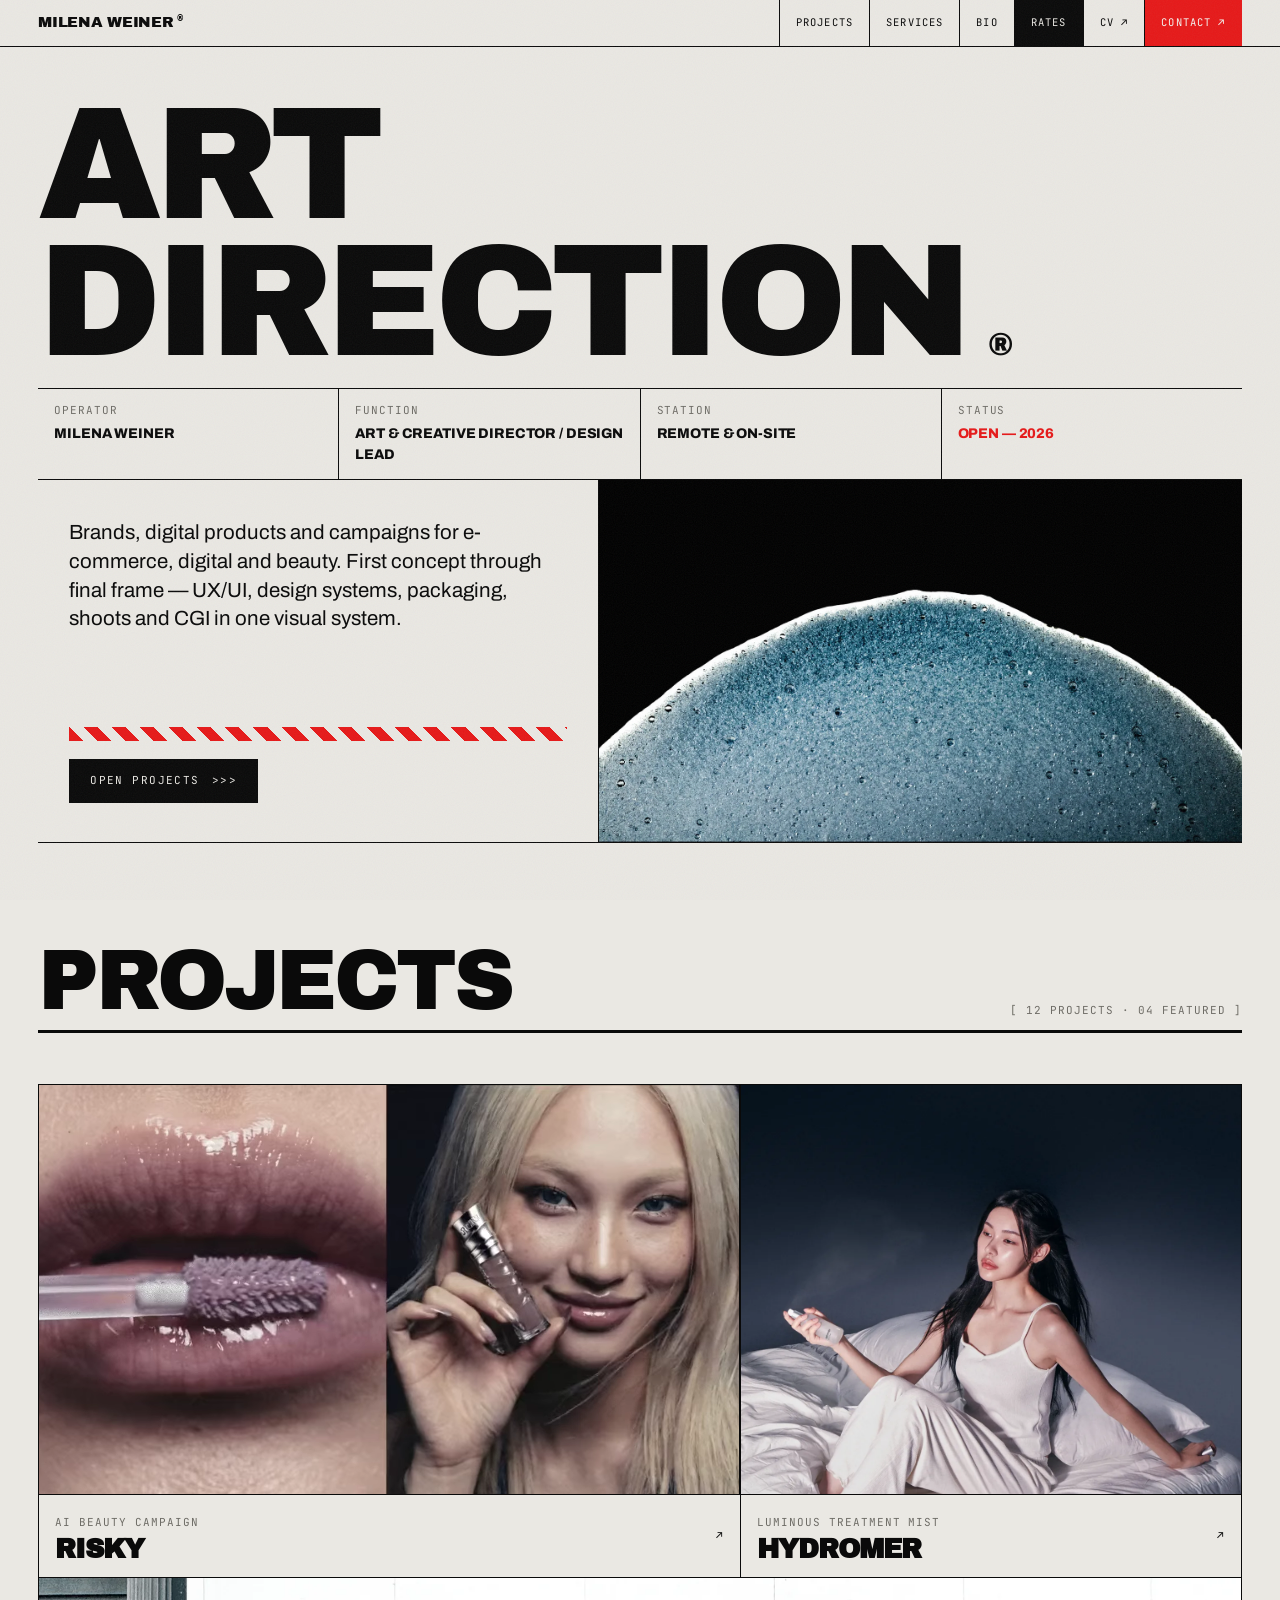
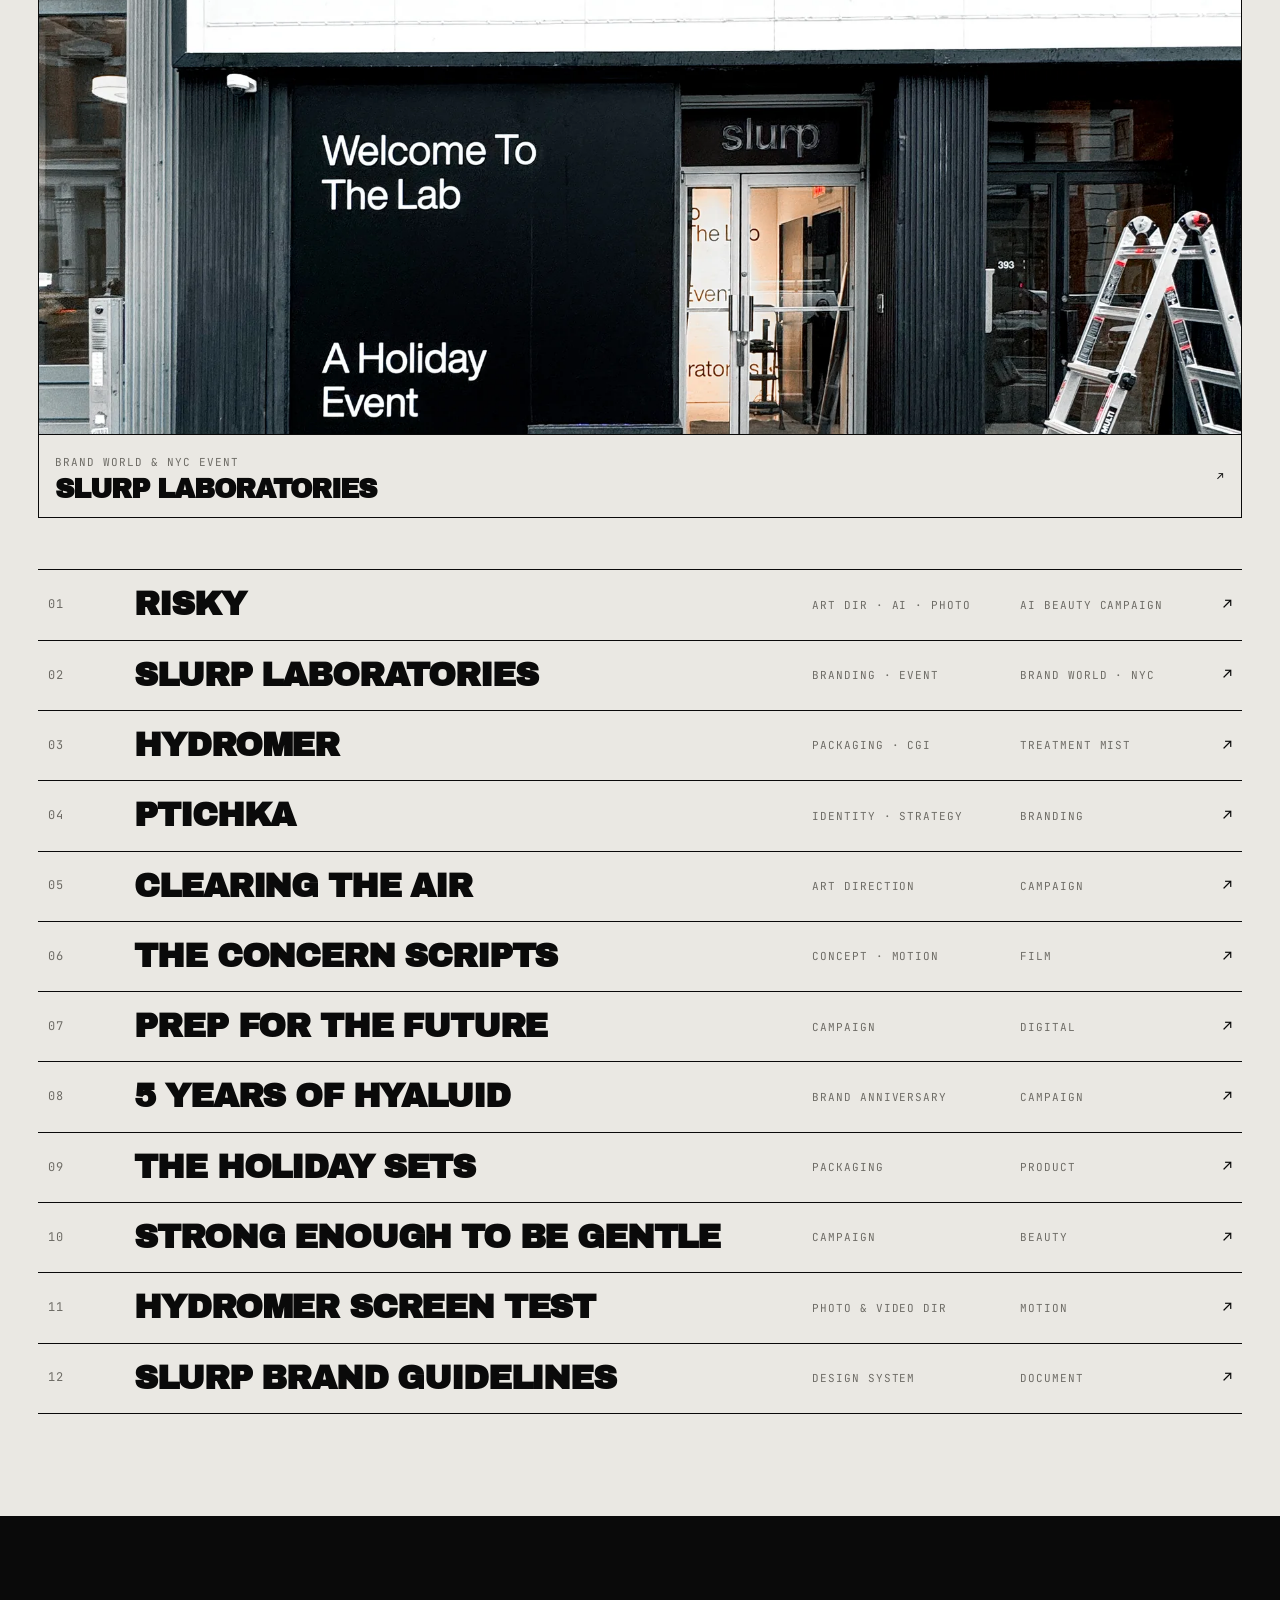
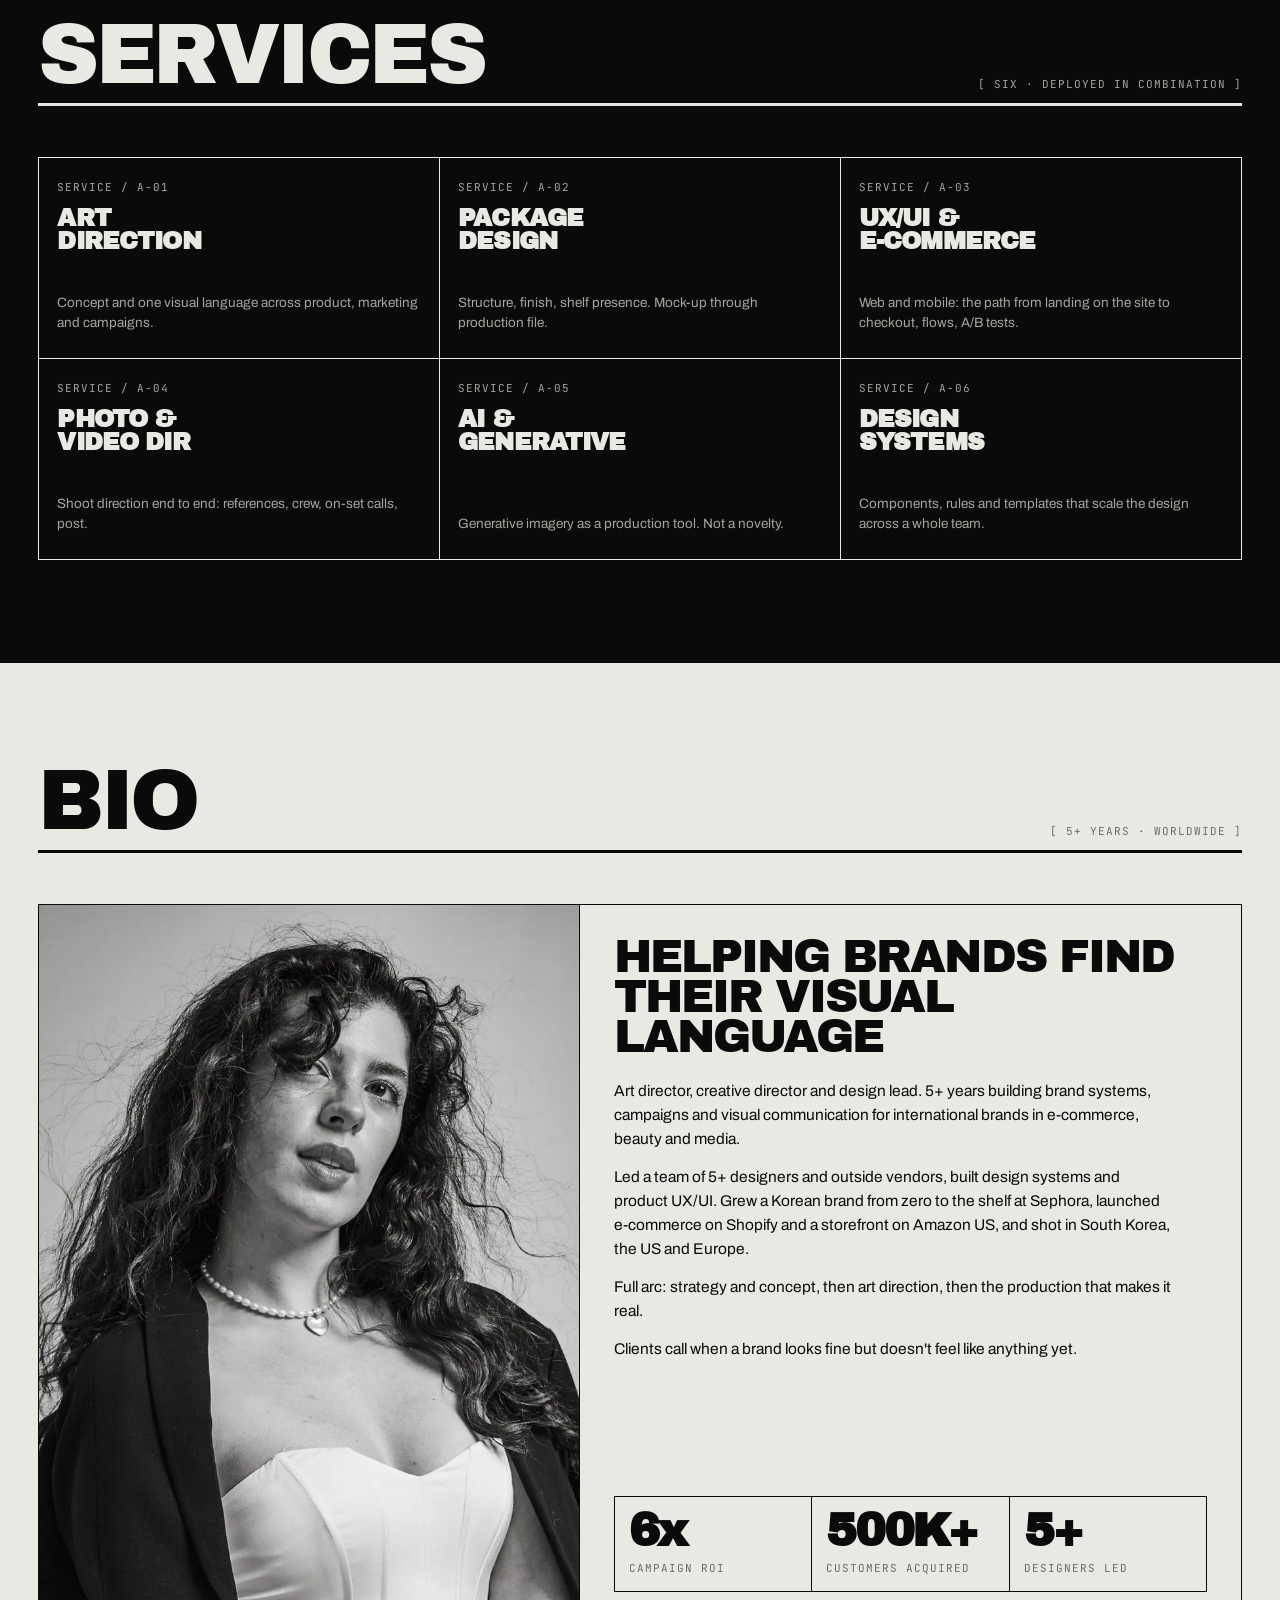
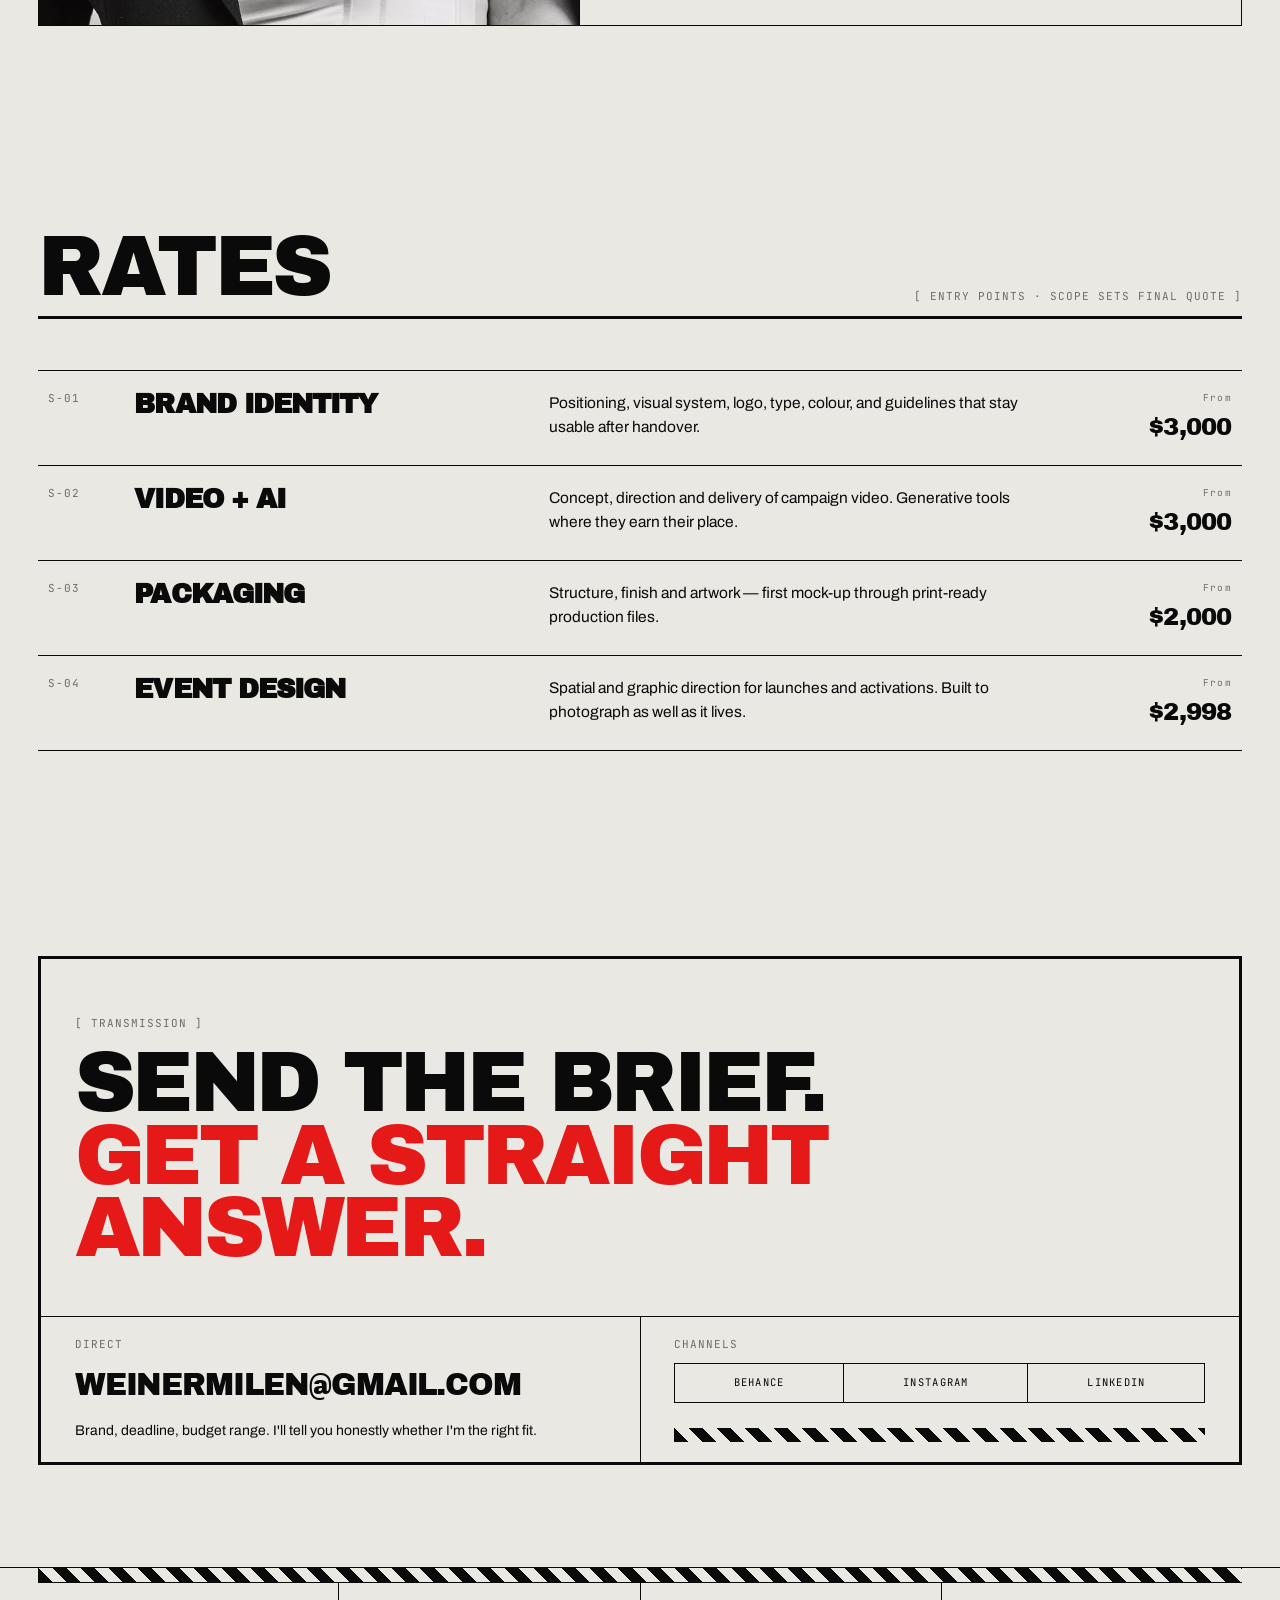
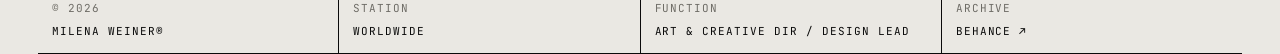
==== commit 5756cdec: "Add files via upload" ====
--- a/index.html
+++ b/index.html
@@ -3,25 +3,26 @@
 <head>
 <meta charset="utf-8">
 <meta name="viewport" content="width=device-width, initial-scale=1">
-<title>Milena Weiner — Art &amp; Creative Director</title>
-<meta name="description" content="Art director and visual strategist working across the EU and US. Brand worlds for beauty, digital and e-commerce: art direction, packaging, photo, CGI.">
+<title>Milena Weiner — Art &amp; Creative Director, Design Lead</title>
+<meta name="description" content="Art director, creative director and design lead: brand systems, digital products and campaigns for e-commerce, beauty and media. UX/UI, design systems, packaging, shoots, CGI.">
 <meta name="author" content="Milena Weiner">
+<meta name="google-site-verification" content="1wMAxs_Wx-2iP5OXnwNaprEbzg5AjEjdJr-w6uspoEs">
 <meta name="theme-color" content="#EAE8E3">
-<link rel="canonical" href="https://milenasharifova.github.io/">
+<link rel="canonical" href="https://milenaweiner.github.io/">
 
 <meta property="og:type" content="website">
-<meta property="og:url" content="https://milenasharifova.github.io/">
-<meta property="og:title" content="Milena Weiner — Art &amp; Creative Director">
-<meta property="og:description" content="Art director and visual strategist working across the EU and US. Brand worlds for beauty, digital and e-commerce: art direction, packaging, photo, CGI.">
+<meta property="og:url" content="https://milenaweiner.github.io/">
+<meta property="og:title" content="Milena Weiner — Art &amp; Creative Director, Design Lead">
+<meta property="og:description" content="Art director, creative director and design lead: brand systems, digital products and campaigns for e-commerce, beauty and media. UX/UI, design systems, packaging, shoots, CGI.">
 <meta property="og:locale" content="en_GB">
-<meta property="og:image" content="https://milenasharifova.github.io/og-image.jpg">
+<meta property="og:image" content="https://milenaweiner.github.io/og-image.jpg">
 <meta property="og:image:width" content="1200">
 <meta property="og:image:height" content="630">
 
 <meta name="twitter:card" content="summary_large_image">
-<meta name="twitter:title" content="Milena Weiner — Art &amp; Creative Director">
-<meta name="twitter:description" content="Art director and visual strategist working across the EU and US. Brand worlds for beauty, digital and e-commerce: art direction, packaging, photo, CGI.">
-<meta name="twitter:image" content="https://milenasharifova.github.io/og-image.jpg">
+<meta name="twitter:title" content="Milena Weiner — Art &amp; Creative Director, Design Lead">
+<meta name="twitter:description" content="Art director, creative director and design lead: brand systems, digital products and campaigns for e-commerce, beauty and media. UX/UI, design systems, packaging, shoots, CGI.">
+<meta name="twitter:image" content="https://milenaweiner.github.io/og-image.jpg">
 
 <link rel="icon" href="favicon.svg" type="image/svg+xml">
 <link rel="preconnect" href="https://fonts.googleapis.com">
@@ -34,18 +35,20 @@
   "@context": "https://schema.org",
   "@type": "Person",
   "name": "Milena Weiner",
-  "jobTitle": "Art & Creative Director",
+  "jobTitle": "Art Director, Creative Director, Design Lead",
   "email": "mailto:weinermilen@gmail.com",
-  "url": "https://milenasharifova.github.io/",
-  "image": "https://milenasharifova.github.io/images/portrait.webp",
-  "description": "Art director and visual strategist working across the EU and US, shaping brand worlds across digital, print, packaging, photography and CGI.",
+  "url": "https://milenaweiner.github.io/",
+  "image": "https://milenaweiner.github.io/images/portrait.webp",
+  "description": "Art director, creative director and design lead with 5+ years building brand systems, campaigns and visual communication for international brands in e-commerce, beauty and media.",
   "knowsAbout": [
     "Art direction",
+    "Digital product design",
+    "UX/UI",
+    "Design systems",
+    "E-commerce",
     "Packaging design",
-    "Digital design",
     "Photo and video direction",
-    "Generative imagery",
-    "Creative production"
+    "Generative imagery"
   ],
   "sameAs": [
     "https://www.behance.net/MilenaSharee9d",
@@ -104,11 +107,11 @@
       </div>
       <div>
         <span class="mono dim">Function</span>
-        <strong>Art &amp; Creative Director</strong>
+        <strong>Art &amp; Creative Director / Design Lead</strong>
       </div>
       <div>
         <span class="mono dim">Station</span>
-        <strong>EU · Remote &amp; on-site</strong>
+        <strong>Remote &amp; on-site</strong>
       </div>
       <div>
         <span class="mono dim">Status</span>
@@ -119,9 +122,9 @@
     <div class="hero-body rv" data-d="1">
       <div class="hero-statement">
         <p class="copy" style="font-size: clamp(17px, 1.6vw, 22px); line-height: 1.4;">
-          Cohesive brand worlds for beauty, digital and e-commerce.
-          Digital, print, packaging, photography, CGI. First concept
-          through final frame — no handoff gaps.
+          Brands, digital products and campaigns for e-commerce, digital and beauty.
+          First concept through final frame — UX/UI, design systems, packaging,
+          shoots and CGI in one visual system.
         </p>
 
         <div>
@@ -290,7 +293,7 @@
         <div class="disc">
           <span class="mono dim">Service / A-01</span>
           <h3>Art<br>Direction</h3>
-          <p>Concept, visual language, casting, set, the look of the final frame.</p>
+          <p>Concept and one visual language across product, marketing and campaigns.</p>
         </div>
         <div class="disc">
           <span class="mono dim">Service / A-02</span>
@@ -299,8 +302,8 @@
         </div>
         <div class="disc">
           <span class="mono dim">Service / A-03</span>
-          <h3>Digital<br>Design</h3>
-          <p>Sites, campaign pages, commerce surfaces that hold the brand together.</p>
+          <h3>UX/UI &amp;<br>E-commerce</h3>
+          <p>Web and mobile: the path from landing on the site to checkout, flows, A/B tests.</p>
         </div>
         <div class="disc">
           <span class="mono dim">Service / A-04</span>
@@ -314,8 +317,8 @@
         </div>
         <div class="disc">
           <span class="mono dim">Service / A-06</span>
-          <h3>Creative<br>Production</h3>
-          <p>Budgets, timelines, vendors. The concept survives contact with reality.</p>
+          <h3>Design<br>Systems</h3>
+          <p>Components, rules and templates that scale the design across a whole team.</p>
         </div>
       </div>
     </div>
@@ -325,7 +328,7 @@
   <section id="about" class="rail">
     <div class="sec-head rv">
       <h2 class="macro t-xl">Bio</h2>
-      <span class="mono dim">[ 5+ Years · EU ]</span>
+      <span class="mono dim">[ 5+ Years · Worldwide ]</span>
     </div>
 
     <div class="about rv">
@@ -335,24 +338,31 @@
       </div>
 
       <div class="about-text">
-        <h3 class="macro t-lg">Brands that look<br>like themselves.</h3>
+        <h3 class="macro t-lg about-head">Helping brands find their visual language</h3>
 
         <div>
           <p class="copy">
-            Art director and visual strategist working across the EU and US. 5+ years shaping cohesive
-            brand worlds across digital, print, packaging, photography and CGI — for beauty, digital
-            and e-commerce clients.
+            Art director, creative director and design lead. 5+ years building brand systems,
+            campaigns and visual communication for international brands in e-commerce,
+            beauty and media.
+          </p>
+          <p class="copy">
+            Led a team of 5+ designers and outside vendors, built design systems and product
+            UX/UI. Grew a Korean brand from zero to the shelf at Sephora, launched e-commerce
+            on Shopify and a storefront on Amazon US, and shot in South Korea, the US and Europe.
           </p>
           <p class="copy">
             Full arc: strategy and concept, then art direction, then the production that makes it real.
+          </p>
+          <p class="copy">
             Clients call when a brand looks fine but doesn't feel like anything yet.
           </p>
         </div>
 
         <div class="figs">
-          <div><b>12</b><span class="mono dim">Published projects</span></div>
-          <div><b>71K</b><span class="mono dim">Portfolio views</span></div>
-          <div><b>1.2K</b><span class="mono dim">Followers</span></div>
+          <div><b>6x</b><span class="mono dim">Campaign ROI</span></div>
+          <div><b>500K+</b><span class="mono dim">Customers acquired</span></div>
+          <div><b>5+</b><span class="mono dim">Designers led</span></div>
         </div>
       </div>
     </div>
@@ -433,8 +443,8 @@
   <div class="rail">
     <div class="foot-grid">
       <div><span class="mono dim">© 2026</span><br><span class="mono">Milena Weiner®</span></div>
-      <div><span class="mono dim">Station</span><br><span class="mono">EU</span></div>
-      <div><span class="mono dim">Function</span><br><span class="mono">Art &amp; Creative Dir</span></div>
+      <div><span class="mono dim">Station</span><br><span class="mono">Worldwide</span></div>
+      <div><span class="mono dim">Function</span><br><span class="mono">Art &amp; Creative Dir / Design Lead</span></div>
       <div><span class="mono dim">Archive</span><br><a class="mono" href="https://www.behance.net/MilenaSharee9d" target="_blank" rel="noopener">Behance ↗</a></div>
     </div>
   </div>
--- a/styles.css
+++ b/styles.css
@@ -21,6 +21,7 @@
 
   --gut: clamp(14px, 3vw, 40px);
   --rail: 1720px;
+  --bar: 46px;              /* height of the fixed top bar */
 
   --t-hero: clamp(3.2rem, 12.4vw, 12.5rem);
   --t-xl:   clamp(2.4rem, 6.6vw, 6rem);
@@ -30,7 +31,14 @@
 
 * { box-sizing: border-box; border-radius: 0 !important; }
 
-html { scroll-behavior: smooth; }
+html {
+  scroll-behavior: smooth;
+  /* anchor jumps must clear the fixed bar, or the heading lands under it */
+  scroll-padding-top: calc(var(--bar) + 12px);
+  /* stop iOS inflating type when the phone is turned sideways */
+  -webkit-text-size-adjust: 100%;
+  text-size-adjust: 100%;
+}
 
 body {
   margin: 0;
@@ -154,7 +162,7 @@
   max-width: var(--rail);
   margin: 0 auto;
   padding: 0 var(--gut);
-  height: 46px;
+  height: var(--bar);
   display: flex;
   align-items: center;
   justify-content: space-between;
@@ -206,15 +214,21 @@
 
 .menu {
   position: fixed;
-  inset: 46px 0 0;
+  inset: var(--bar) 0 0;
   z-index: 79;
   background: var(--paper);
   display: none;
   flex-direction: column;
   border-top: 1px solid var(--ink);
+  /* a swipe on the menu must not drag the page behind it */
+  overscroll-behavior: contain;
 }
 
 body.open .menu { display: flex; }
+
+/* freeze the page while the menu covers it */
+body.open { overflow: hidden; }
+html:has(body.open) { overflow: hidden; }
 
 .menu a {
   flex: 1;
@@ -574,7 +588,7 @@
    CASE PAGES
    ========================================================================== */
 
-.case-top { padding-top: calc(46px + clamp(20px, 3vw, 44px)); }
+.case-top { padding-top: calc(var(--bar) + clamp(20px, 3vw, 44px)); }
 
 .case-title { padding-block: clamp(14px, 2vw, 28px) clamp(10px, 1.4vw, 18px); }
 .case-title h1 { font-size: var(--t-xl); }
@@ -673,6 +687,17 @@
   .foot-grid { grid-template-columns: repeat(2, 1fr); }
   .svc-row { grid-template-columns: 44px minmax(0,1fr) 120px; }
   .svc-row .desc { grid-column: 2 / -1; }
+  /* the price was landing in the 44px number column and getting squeezed */
+  .svc-row .price {
+    grid-column: 2 / -1;
+    text-align: left;
+    margin-top: 10px;
+    white-space: nowrap;
+  }
+  .svc-row .price small {
+    display: inline;
+    margin: 0 10px 0 0;
+  }
 }
 
 @media (max-width: 560px) {
@@ -683,6 +708,50 @@
   .figs { grid-template-columns: 1fr; }
   .pair { grid-template-columns: 1fr; }
   .nextbar { grid-template-columns: 1fr; }
+}
+
+/* --------------------------------------------------------------------------
+   TOUCH
+   A finger is about 9mm wide. Anything under 44px is a coin toss, so every
+   tappable thing gets that much height here. Pointer devices keep the tight
+   print spacing — this block never applies to them.
+   -------------------------------------------------------------------------- */
+
+@media (pointer: coarse) {
+  .mark {
+    display: flex;
+    align-items: center;
+    height: var(--bar);
+  }
+
+  .chan a {
+    display: flex;
+    align-items: center;
+    justify-content: center;
+    min-height: 44px;
+  }
+
+  .mailto {
+    display: inline-block;
+    padding-block: 10px;
+  }
+
+  .foot-grid a,
+  .meta a,
+  .back {
+    display: inline-flex;
+    align-items: center;
+    min-height: 44px;
+  }
+
+  .cta,
+  .skip {
+    min-height: 48px;
+    padding-inline: 22px;
+  }
+
+  /* grey-on-paper is fine on a calibrated screen, thin outdoors on a phone */
+  .dim { color: #5C5A55; }
 }
 
 @media (prefers-reduced-motion: reduce) {
@@ -783,3 +852,9 @@
   clip-path: inset(50%);
   white-space: nowrap;
 }
+
+/* a long about-heading balances better than any hard-coded line break */
+.about-head {
+  text-wrap: balance;
+  text-wrap: pretty;
+}
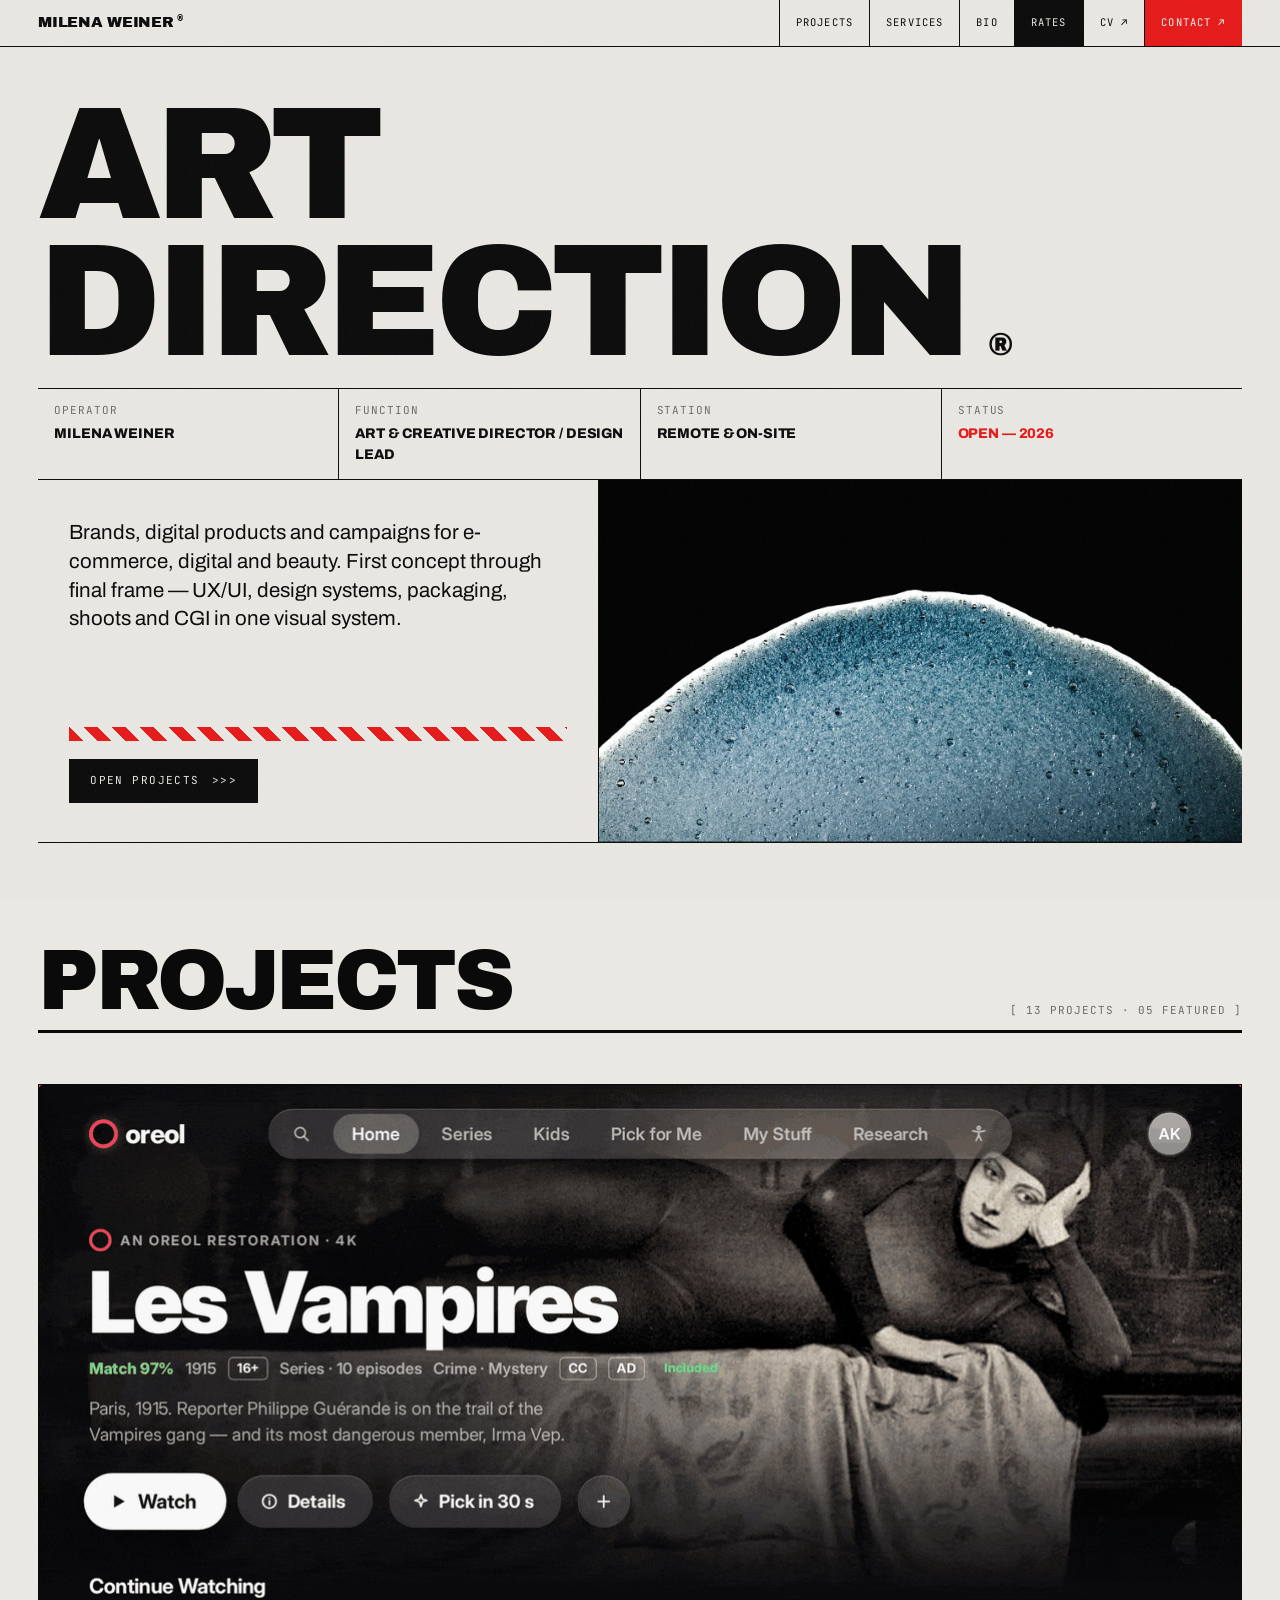
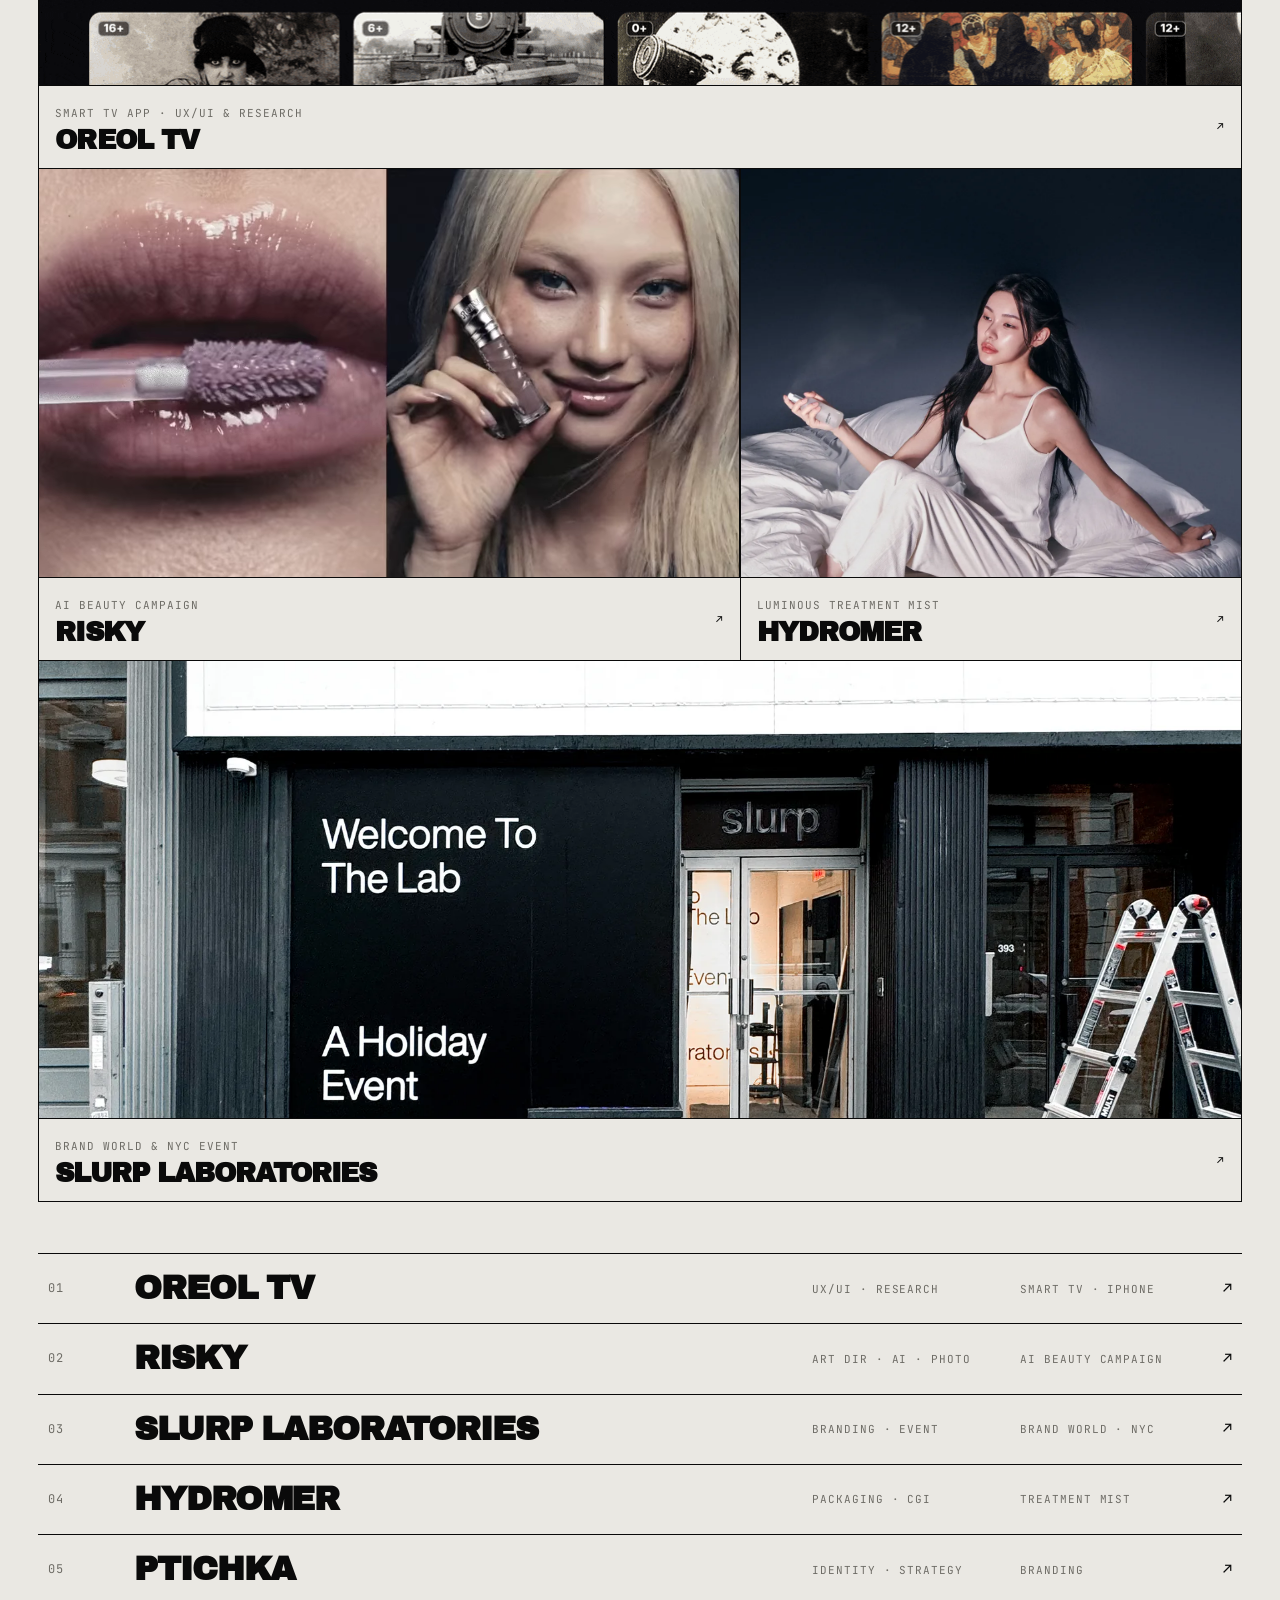
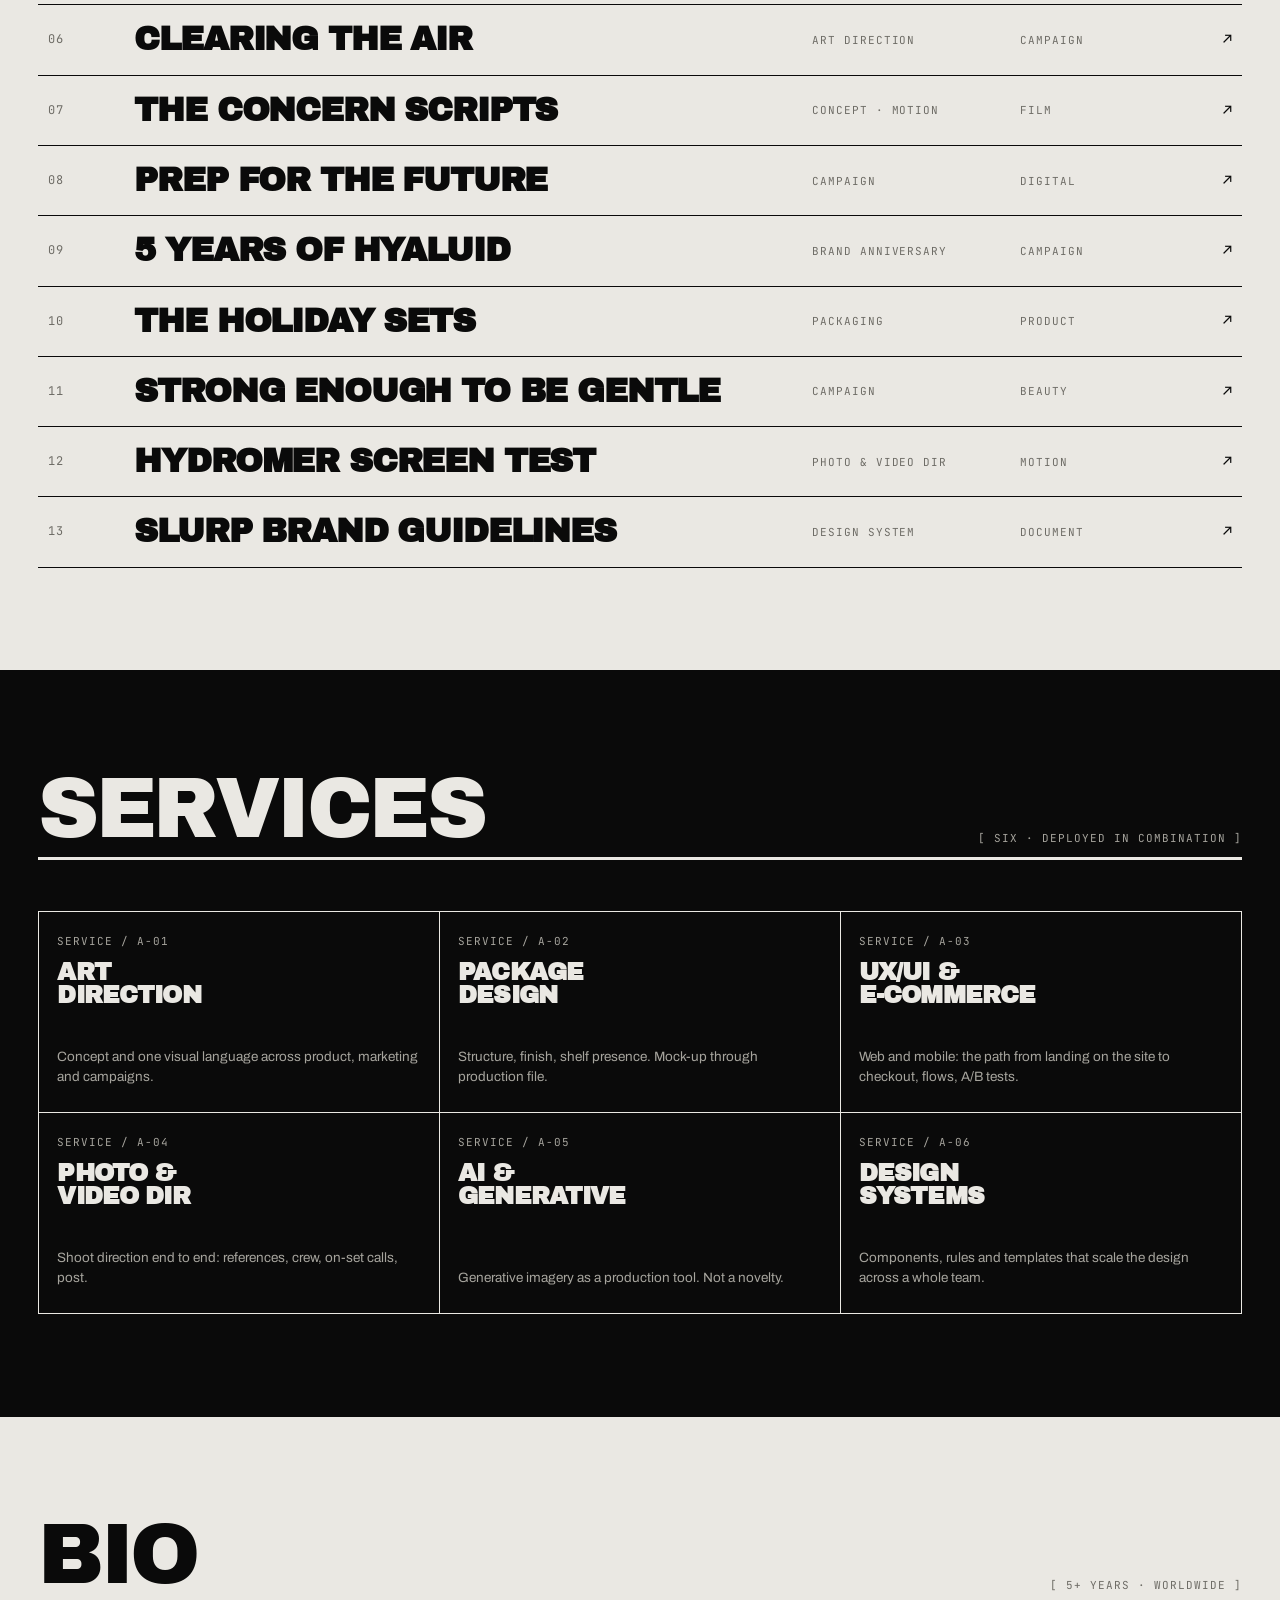
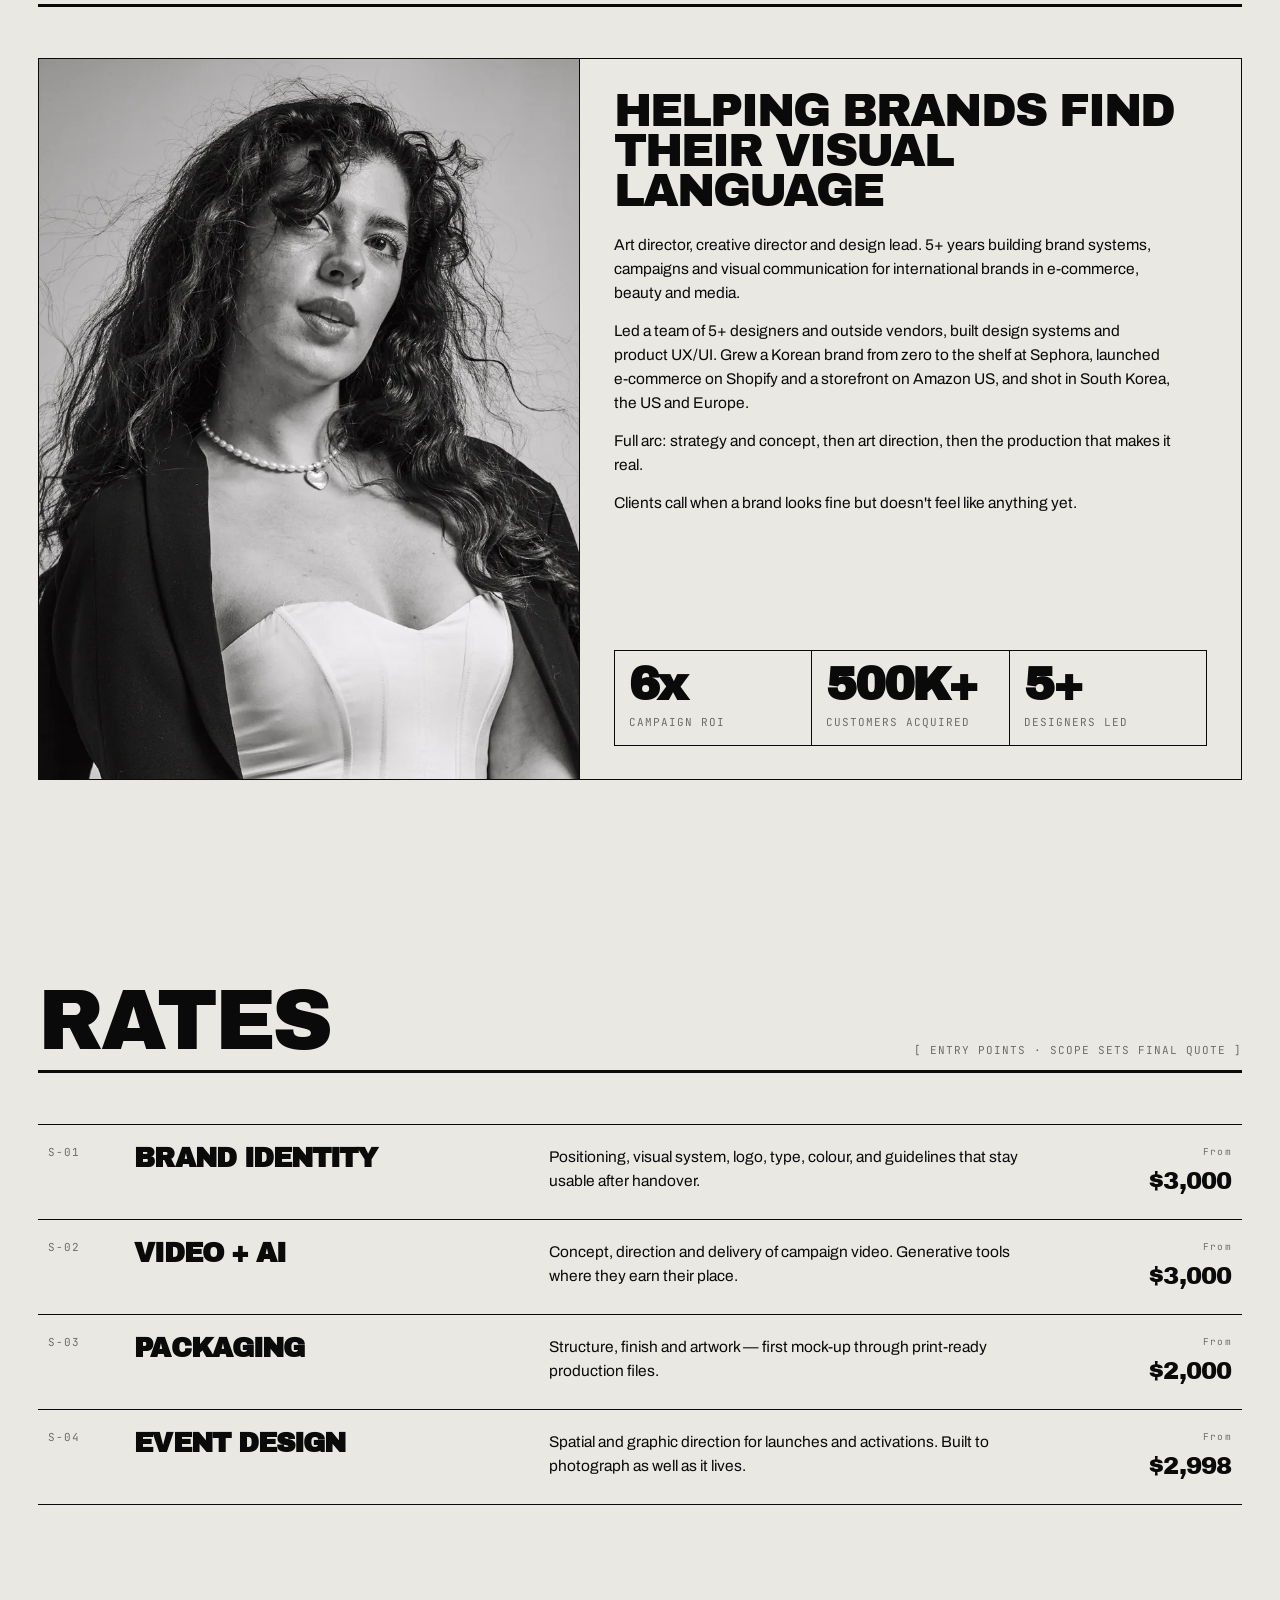
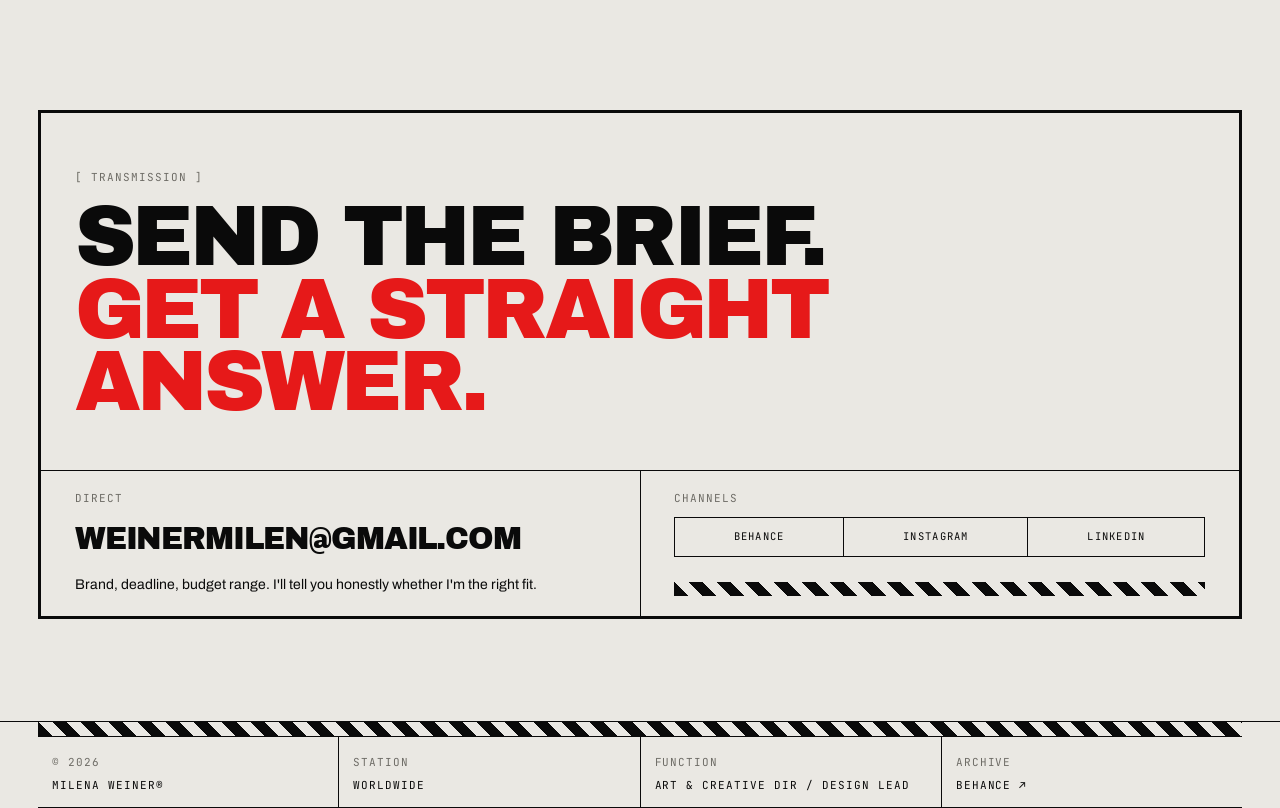
==== commit 2389fbc9: "Add Oreol TV case (English): GIF showreel page, prototype, first in portfolio - oreol.html: case stu" ====
--- a/index.html
+++ b/index.html
@@ -144,15 +144,29 @@
   <section id="work" class="rail">
     <div class="sec-head rv">
       <h2 class="macro t-xl">Projects</h2>
-      <span class="mono dim">[ 12 Projects · 04 Featured ]</span>
+      <span class="mono dim">[ 13 Projects · 05 Featured ]</span>
     </div>
 
     <div class="features rv">
+
+      <a class="feature w12 feature-reel" href="oreol.html">
+        <div class="plate">
+          <picture><source media="(max-width: 600px)" srcset="media/oreol-home-m.gif" width="480" height="270"><img src="media/oreol-home.gif" width="1200" height="674" alt="Oreol TV smart-TV app: remote focus moves across the home screen cards" decoding="async"></picture>
+          <span class="plate-corner">FIG. 01</span>
+        </div>
+        <div class="feature-foot">
+          <div>
+            <span class="mono dim">Smart TV App · UX/UI &amp; Research</span>
+            <h3>Oreol TV</h3>
+          </div>
+          <span class="mono">↗</span>
+        </div>
+      </a>
 
       <a class="feature w7" href="risky.html">
         <div class="plate">
           <video poster="media/risky-gloss-poster.webp" autoplay muted loop playsinline preload="metadata" aria-label="RISKY campaign loop: lip gloss applied in close-up"><source src="media/risky-gloss.mp4" type="video/mp4"><source src="media/risky-gloss.webm" type="video/webm"></video>
-          <span class="plate-corner">FIG. 01</span>
+          <span class="plate-corner">FIG. 02</span>
         </div>
         <div class="feature-foot">
           <div>
@@ -166,7 +180,7 @@
       <a class="feature w5" href="hydromer.html">
         <div class="plate">
           <img src="images/hydromer-bed.webp" width="1200" height="1500" class="pos-top" alt="Model in white on white bedding spraying Hydromer treatment mist" loading="lazy" decoding="async">
-          <span class="plate-corner">FIG. 02</span>
+          <span class="plate-corner">FIG. 03</span>
         </div>
         <div class="feature-foot">
           <div>
@@ -180,7 +194,7 @@
       <a class="feature w12" href="slurp.html">
         <div class="plate">
           <img src="images/slurp-storefront.webp" width="1800" height="1273" alt="Slurp Laboratories storefront in New York with the Welcome To The Lab holiday window" loading="lazy" decoding="async">
-          <span class="plate-corner">FIG. 03</span>
+          <span class="plate-corner">FIG. 04</span>
         </div>
         <div class="feature-foot">
           <div>
@@ -194,85 +208,92 @@
     </div>
 
     <div class="idx rv">
+      <a class="idx-row" href="oreol.html">
+        <span class="num">01</span>
+        <h3>Oreol TV</h3>
+        <span class="mono dim disc-col">UX/UI · Research</span>
+        <span class="mono dim yr">Smart TV · iPhone</span>
+        <span class="go">↗</span>
+      </a>
       <a class="idx-row" href="risky.html">
-        <span class="num">01</span>
+        <span class="num">02</span>
         <h3>Risky</h3>
         <span class="mono dim disc-col">Art dir · AI · Photo</span>
         <span class="mono dim yr">AI Beauty Campaign</span>
         <span class="go">↗</span>
       </a>
       <a class="idx-row" href="slurp.html">
-        <span class="num">02</span>
+        <span class="num">03</span>
         <h3>Slurp Laboratories</h3>
         <span class="mono dim disc-col">Branding · Event</span>
         <span class="mono dim yr">Brand world · NYC</span>
         <span class="go">↗</span>
       </a>
       <a class="idx-row" href="hydromer.html">
-        <span class="num">03</span>
+        <span class="num">04</span>
         <h3>Hydromer</h3>
         <span class="mono dim disc-col">Packaging · CGI</span>
         <span class="mono dim yr">Treatment Mist</span>
         <span class="go">↗</span>
       </a>
       <a class="idx-row" href="https://www.behance.net/gallery/194399441/Branding-Project-Ptichka" target="_blank" rel="noopener">
-        <span class="num">04</span>
+        <span class="num">05</span>
         <h3>Ptichka</h3>
         <span class="mono dim disc-col">Identity · Strategy</span>
         <span class="mono dim yr">Branding</span>
         <span class="go">↗</span>
       </a>
       <a class="idx-row" href="https://www.behance.net/gallery/243158075/Clearing-The-Air" target="_blank" rel="noopener">
-        <span class="num">05</span>
+        <span class="num">06</span>
         <h3>Clearing The Air</h3>
         <span class="mono dim disc-col">Art direction</span>
         <span class="mono dim yr">Campaign</span>
         <span class="go">↗</span>
       </a>
       <a class="idx-row" href="https://www.behance.net/gallery/217282407/The-Concern-Scripts" target="_blank" rel="noopener">
-        <span class="num">06</span>
+        <span class="num">07</span>
         <h3>The Concern Scripts</h3>
         <span class="mono dim disc-col">Concept · Motion</span>
         <span class="mono dim yr">Film</span>
         <span class="go">↗</span>
       </a>
       <a class="idx-row" href="https://www.behance.net/gallery/242629617/Prep-for-the-Future" target="_blank" rel="noopener">
-        <span class="num">07</span>
+        <span class="num">08</span>
         <h3>Prep for the Future</h3>
         <span class="mono dim disc-col">Campaign</span>
         <span class="mono dim yr">Digital</span>
         <span class="go">↗</span>
       </a>
       <a class="idx-row" href="https://www.behance.net/gallery/232205641/5-Years-of-Hyaluid" target="_blank" rel="noopener">
-        <span class="num">08</span>
+        <span class="num">09</span>
         <h3>5 Years of Hyaluid</h3>
         <span class="mono dim disc-col">Brand anniversary</span>
         <span class="mono dim yr">Campaign</span>
         <span class="go">↗</span>
       </a>
       <a class="idx-row" href="https://www.behance.net/gallery/217569827/The-Holiday-Sets" target="_blank" rel="noopener">
-        <span class="num">09</span>
+        <span class="num">10</span>
         <h3>The Holiday Sets</h3>
         <span class="mono dim disc-col">Packaging</span>
         <span class="mono dim yr">Product</span>
         <span class="go">↗</span>
       </a>
       <a class="idx-row" href="https://www.behance.net/gallery/217195129/Strong-enough-to-be-gentle" target="_blank" rel="noopener">
-        <span class="num">10</span>
+        <span class="num">11</span>
         <h3>Strong Enough To Be Gentle</h3>
         <span class="mono dim disc-col">Campaign</span>
         <span class="mono dim yr">Beauty</span>
         <span class="go">↗</span>
       </a>
       <a class="idx-row" href="https://www.behance.net/gallery/232205591/Hydromer-Screen-Test" target="_blank" rel="noopener">
-        <span class="num">11</span>
+        <span class="num">12</span>
         <h3>Hydromer Screen Test</h3>
         <span class="mono dim disc-col">Photo &amp; video dir</span>
         <span class="mono dim yr">Motion</span>
         <span class="go">↗</span>
       </a>
       <a class="idx-row" href="https://www.behance.net/gallery/213859829/Slurp-Laboratories-Brand-Guidelines" target="_blank" rel="noopener">
-        <span class="num">12</span>
+        <span class="num">13</span>
         <h3>Slurp Brand Guidelines</h3>
         <span class="mono dim disc-col">Design system</span>
         <span class="mono dim yr">Document</span>
--- a/styles.css
+++ b/styles.css
@@ -858,3 +858,47 @@
   text-wrap: balance;
   text-wrap: pretty;
 }
+
+/* ==========================================================================
+   CASE: OREOL TV — GIF showreel recorded in the prototype
+   ========================================================================== */
+
+/* the GIFs are recorded in 16:9 — a 21:9 crop would cut off the menu and the player */
+.case-plate-lead.reel-lead { aspect-ratio: 16 / 9; }
+
+.reel-figs { margin-block: clamp(24px, 3.4vw, 48px) 0; }
+
+.reel-head { margin-top: clamp(48px, 7vw, 104px); }
+
+.reel {
+  display: grid;
+  grid-template-columns: repeat(2, minmax(0, 1fr));
+  gap: 1px;
+  background: var(--ink);
+  border: 1px solid var(--ink);
+}
+
+.reel-item { margin: 0; background: var(--paper); display: flex; flex-direction: column; }
+.reel-item .plate { border: 0; border-bottom: 1px solid var(--ink); aspect-ratio: 16 / 9; }
+.reel-item figcaption { padding: 14px 16px 18px; display: flex; flex-direction: column; gap: 8px; }
+.reel-item figcaption p { font-size: 14.5px; line-height: 1.5; max-width: 56ch; }
+
+/* the phone sits in the same 16:9 frame, centered on black */
+.reel-phone .plate { background: var(--ink); }
+.reel-phone .plate img { object-fit: contain; padding-block: 12px; }
+
+/* research quotes are long — slightly smaller than the rates table */
+.pains .svc-row h3 { font-size: clamp(1.05rem, 1.7vw, 1.45rem); }
+.pains .svc-row .desc .mono { display: block; margin-top: 8px; }
+
+@media (max-width: 860px) {
+  .reel { grid-template-columns: 1fr; }
+  .reel-phone .plate { aspect-ratio: 4 / 5; }
+}
+
+/* Oreol card on the home page: 16:9 GIF in a wide frame, keep the top of the frame with the menu */
+.feature.w12.feature-reel .plate { aspect-ratio: 2 / 1; }
+.feature-reel .plate img { object-position: center top; }
+
+/* GIF showreel: phones load the light versions */
+picture { display: contents; }
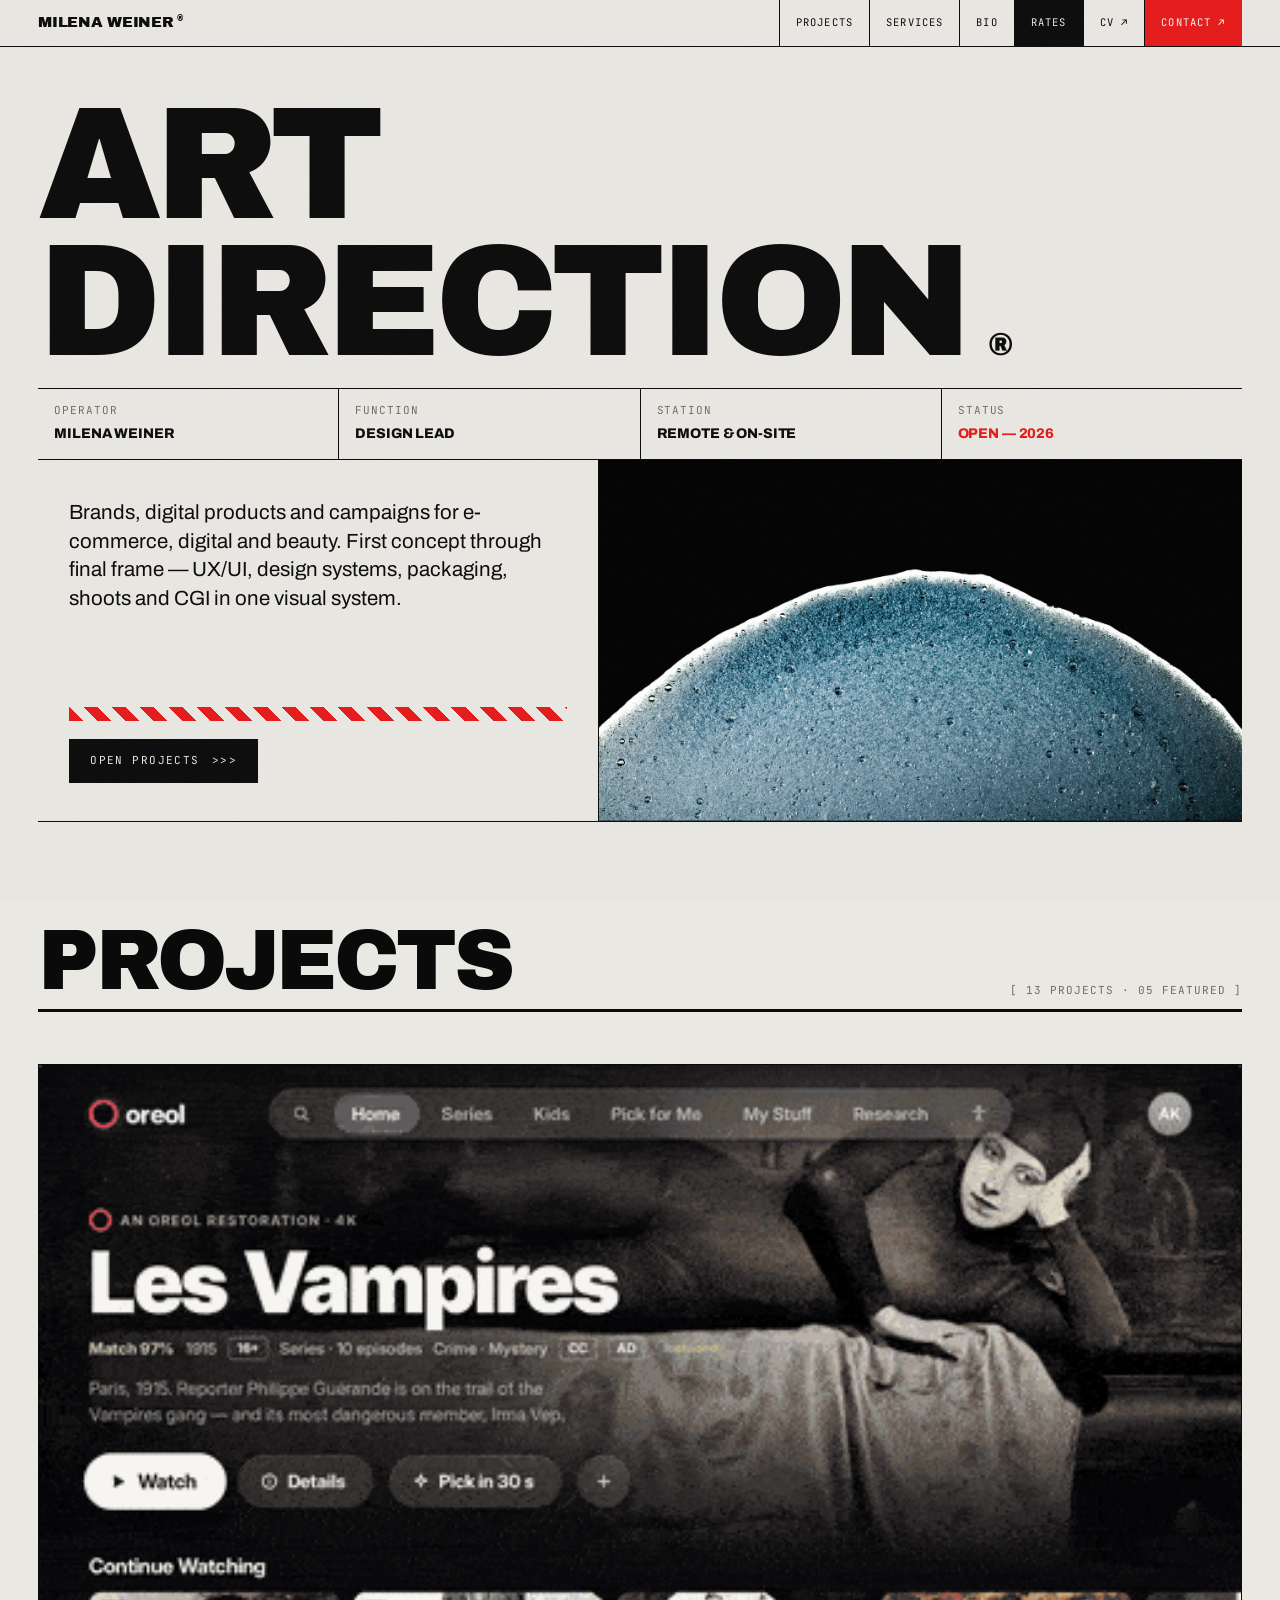
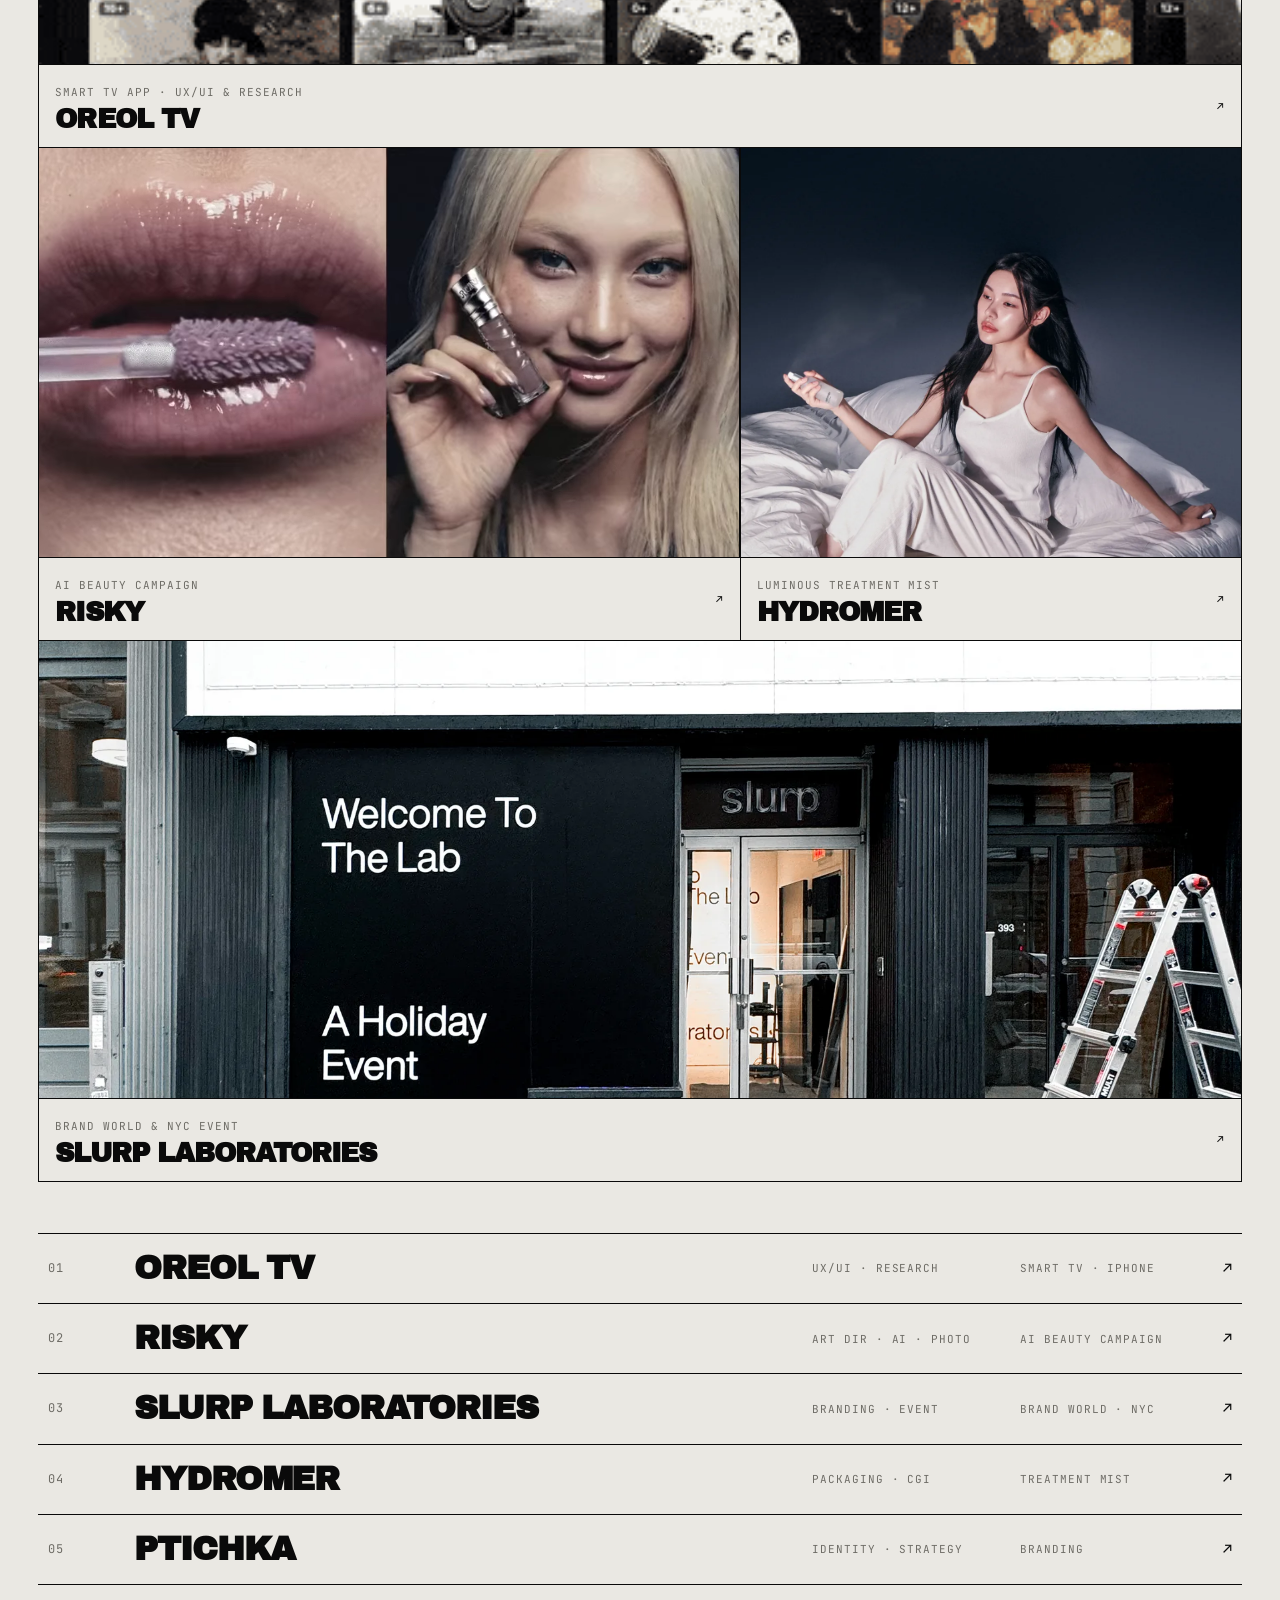
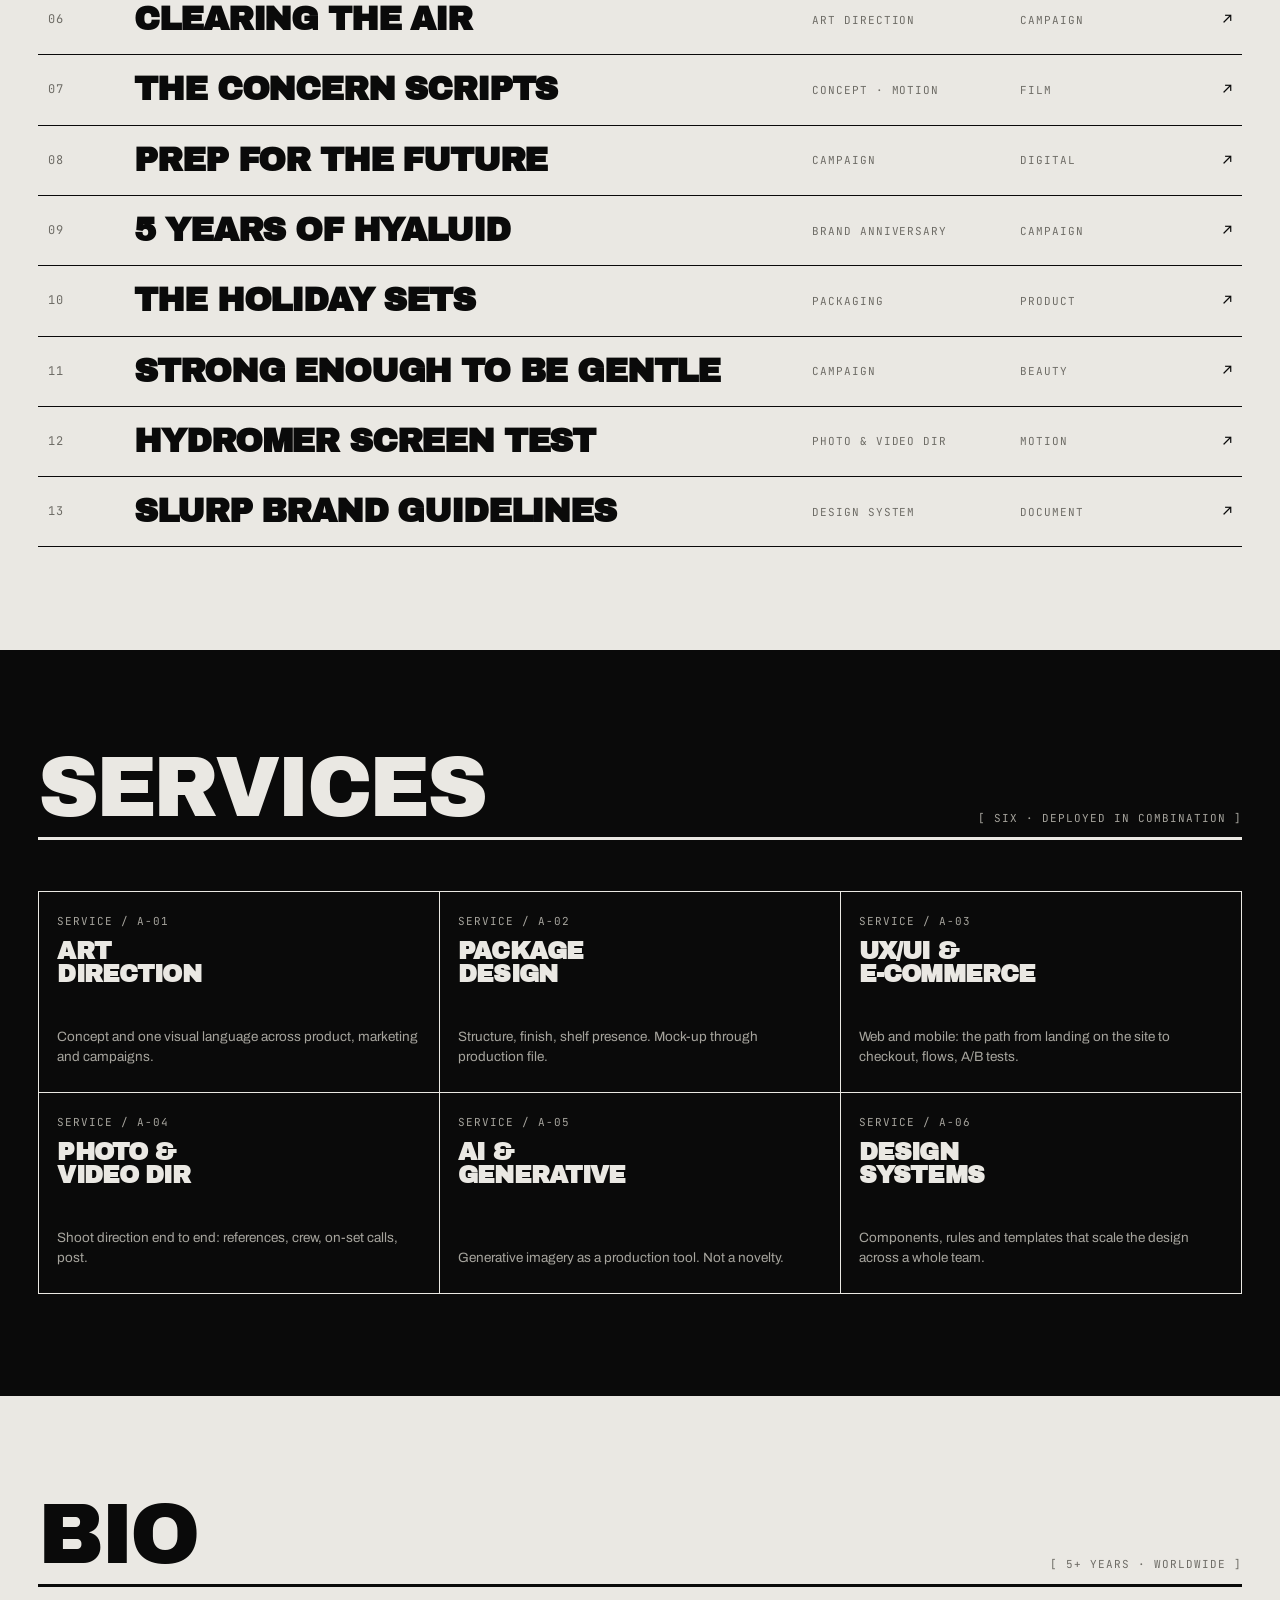
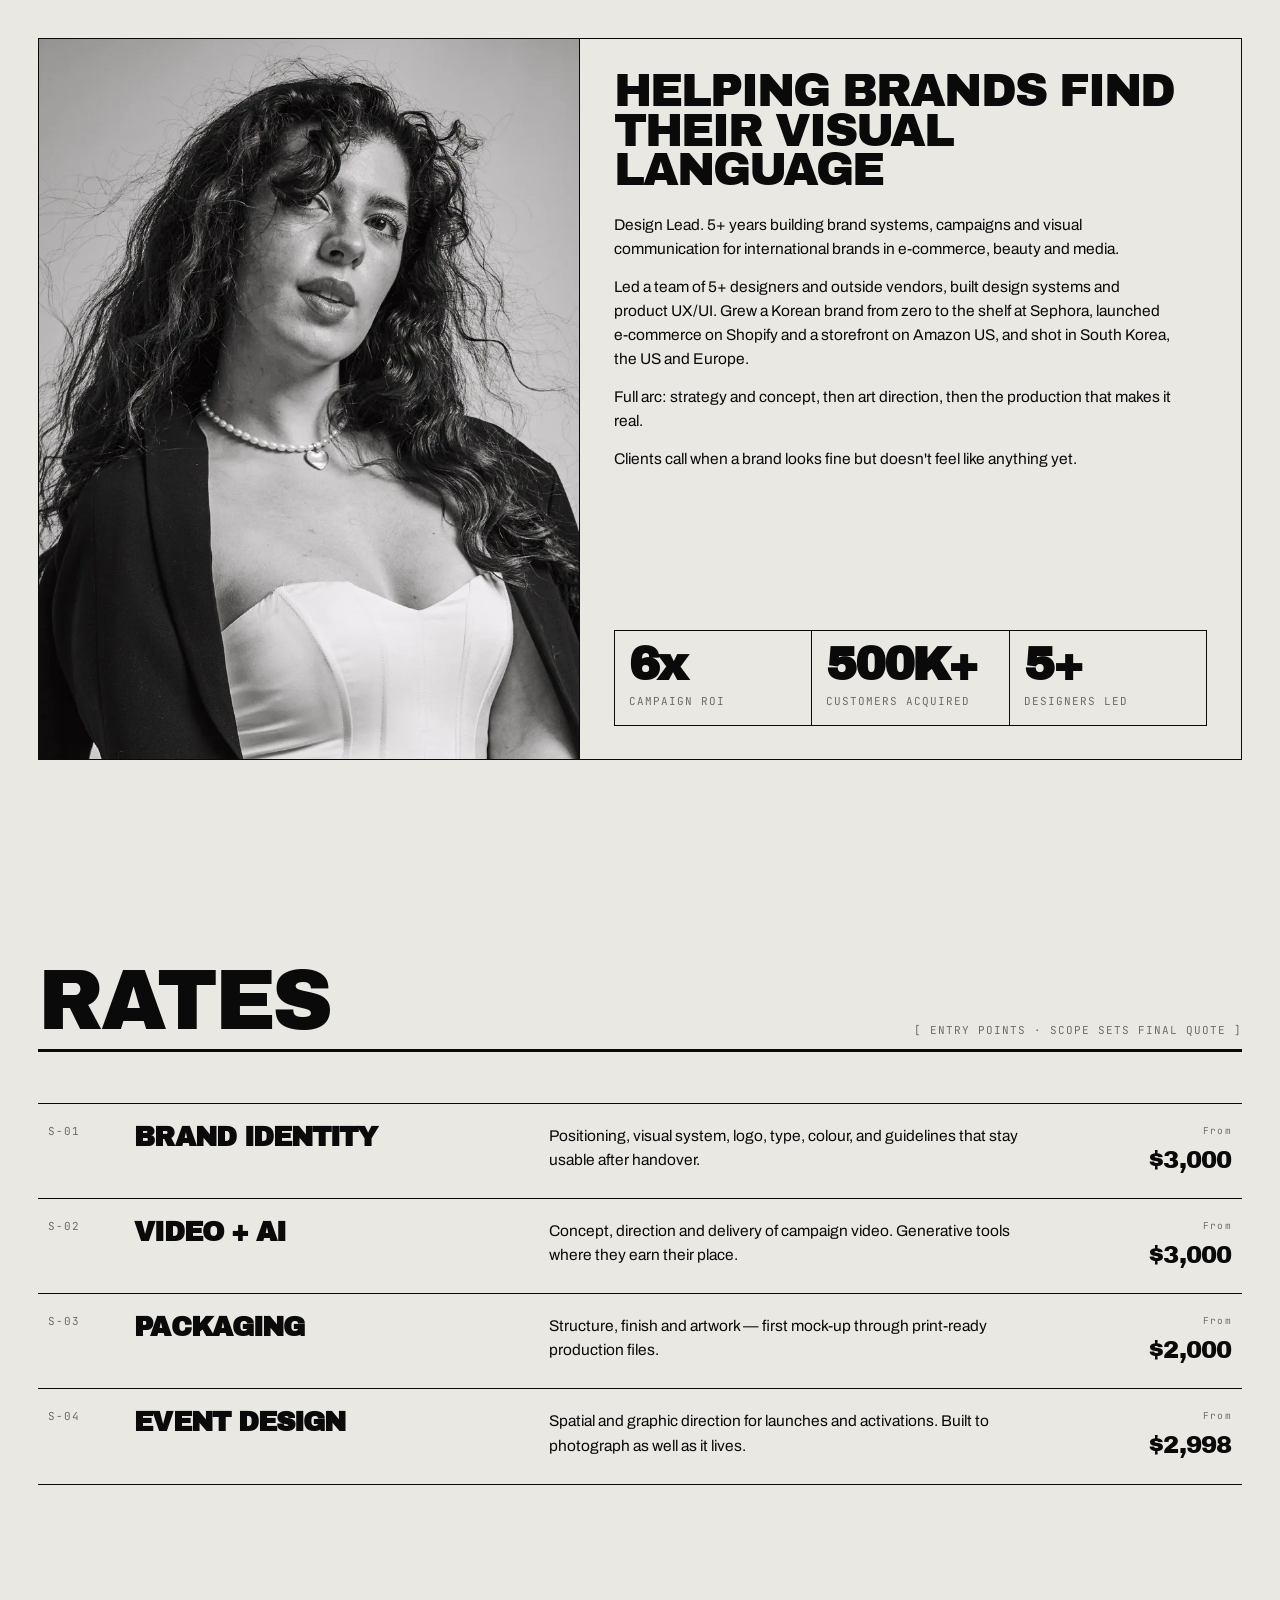
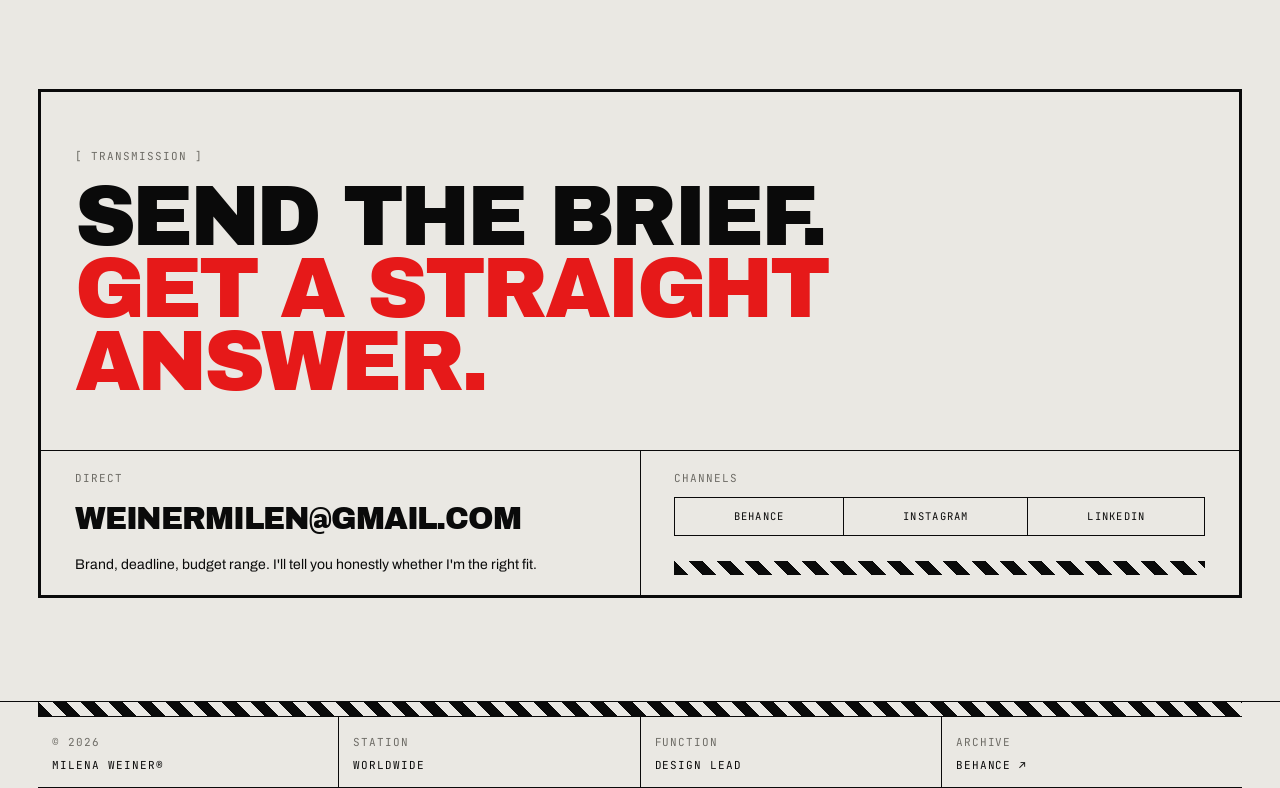
==== commit 93fc744b: "Role: Design Lead only Co-Authored-By: Claude Opus 5.5 <noreply@anthropic.com> Claude-Session: https" ====
--- a/index.html
+++ b/index.html
@@ -3,8 +3,8 @@
 <head>
 <meta charset="utf-8">
 <meta name="viewport" content="width=device-width, initial-scale=1">
-<title>Milena Weiner — Art &amp; Creative Director, Design Lead</title>
-<meta name="description" content="Art director, creative director and design lead: brand systems, digital products and campaigns for e-commerce, beauty and media. UX/UI, design systems, packaging, shoots, CGI.">
+<title>Milena Weiner — Design Lead</title>
+<meta name="description" content="Design Lead: brand systems, digital products and campaigns for e-commerce, beauty and media. UX/UI, design systems, packaging, shoots, CGI.">
 <meta name="author" content="Milena Weiner">
 <meta name="google-site-verification" content="1wMAxs_Wx-2iP5OXnwNaprEbzg5AjEjdJr-w6uspoEs">
 <meta name="theme-color" content="#EAE8E3">
@@ -12,16 +12,16 @@
 
 <meta property="og:type" content="website">
 <meta property="og:url" content="https://milenaweiner.github.io/">
-<meta property="og:title" content="Milena Weiner — Art &amp; Creative Director, Design Lead">
-<meta property="og:description" content="Art director, creative director and design lead: brand systems, digital products and campaigns for e-commerce, beauty and media. UX/UI, design systems, packaging, shoots, CGI.">
+<meta property="og:title" content="Milena Weiner — Design Lead">
+<meta property="og:description" content="Design Lead: brand systems, digital products and campaigns for e-commerce, beauty and media. UX/UI, design systems, packaging, shoots, CGI.">
 <meta property="og:locale" content="en_GB">
 <meta property="og:image" content="https://milenaweiner.github.io/og-image.jpg">
 <meta property="og:image:width" content="1200">
 <meta property="og:image:height" content="630">
 
 <meta name="twitter:card" content="summary_large_image">
-<meta name="twitter:title" content="Milena Weiner — Art &amp; Creative Director, Design Lead">
-<meta name="twitter:description" content="Art director, creative director and design lead: brand systems, digital products and campaigns for e-commerce, beauty and media. UX/UI, design systems, packaging, shoots, CGI.">
+<meta name="twitter:title" content="Milena Weiner — Design Lead">
+<meta name="twitter:description" content="Design Lead: brand systems, digital products and campaigns for e-commerce, beauty and media. UX/UI, design systems, packaging, shoots, CGI.">
 <meta name="twitter:image" content="https://milenaweiner.github.io/og-image.jpg">
 
 <link rel="icon" href="favicon.svg" type="image/svg+xml">
@@ -35,11 +35,11 @@
   "@context": "https://schema.org",
   "@type": "Person",
   "name": "Milena Weiner",
-  "jobTitle": "Art Director, Creative Director, Design Lead",
+  "jobTitle": "Design Lead",
   "email": "mailto:weinermilen@gmail.com",
   "url": "https://milenaweiner.github.io/",
   "image": "https://milenaweiner.github.io/images/portrait.webp",
-  "description": "Art director, creative director and design lead with 5+ years building brand systems, campaigns and visual communication for international brands in e-commerce, beauty and media.",
+  "description": "Design Lead with 5+ years building brand systems, campaigns and visual communication for international brands in e-commerce, beauty and media.",
   "knowsAbout": [
     "Art direction",
     "Digital product design",
@@ -107,7 +107,7 @@
       </div>
       <div>
         <span class="mono dim">Function</span>
-        <strong>Art &amp; Creative Director / Design Lead</strong>
+        <strong>Design Lead</strong>
       </div>
       <div>
         <span class="mono dim">Station</span>
@@ -363,7 +363,7 @@
 
         <div>
           <p class="copy">
-            Art director, creative director and design lead. 5+ years building brand systems,
+            Design Lead. 5+ years building brand systems,
             campaigns and visual communication for international brands in e-commerce,
             beauty and media.
           </p>
@@ -465,7 +465,7 @@
     <div class="foot-grid">
       <div><span class="mono dim">© 2026</span><br><span class="mono">Milena Weiner®</span></div>
       <div><span class="mono dim">Station</span><br><span class="mono">Worldwide</span></div>
-      <div><span class="mono dim">Function</span><br><span class="mono">Art &amp; Creative Dir / Design Lead</span></div>
+      <div><span class="mono dim">Function</span><br><span class="mono">Design Lead</span></div>
       <div><span class="mono dim">Archive</span><br><a class="mono" href="https://www.behance.net/MilenaSharee9d" target="_blank" rel="noopener">Behance ↗</a></div>
     </div>
   </div>
